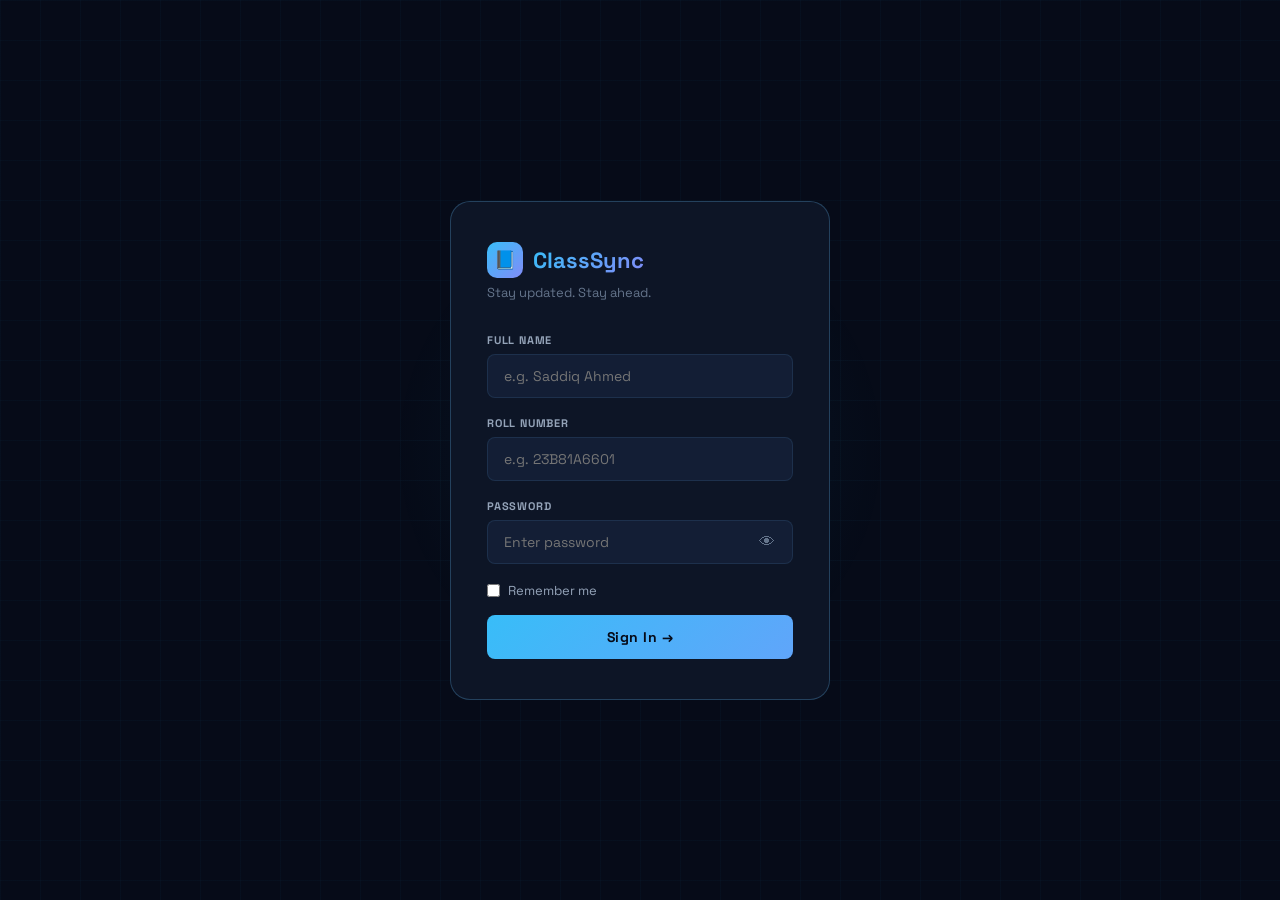
==== frontend/index.html @ 4ba89da0 "classsync - v1" ====
<!DOCTYPE html>
<html lang="en">
<head>
<meta charset="UTF-8">
<meta name="viewport" content="width=device-width, initial-scale=1.0">
<title>ClassSync</title>
<link href="https://fonts.googleapis.com/css2?family=Space+Grotesk:wght@400;500;600;700&family=JetBrains+Mono:wght@400;500&display=swap" rel="stylesheet">
<link rel="stylesheet" href="style.css">
</head>
<body>

<!-- Sidebar overlay (mobile) -->
<div class="sidebar-overlay" id="sidebarOverlay" onclick="closeSidebar()"></div>

<div class="container">

  <!-- SIDEBAR -->
  <div class="sidebar" id="sidebar">
    <div class="sidebar-logo">
      <div class="logo-icon">📘</div>
      <span>ClassSync</span>
    </div>

    <div class="nav-section-label">Browse</div>

    <button class="nav-btn active" onclick="setCategory('all',this)">
      <span class="nav-icon">🏠</span> All Posts
      <span class="nav-count" id="cnt-all">0</span>
    </button>
    <button class="nav-btn" onclick="setCategory('assignment',this)">
      <span class="nav-icon">📝</span> Assignments
      <span class="nav-count" id="cnt-assignment">0</span>
    </button>
    <button class="nav-btn" onclick="setCategory('record',this)">
      <span class="nav-icon">📋</span> Records
      <span class="nav-count" id="cnt-record">0</span>
    </button>
    <button class="nav-btn" onclick="setCategory('classwork',this)">
      <span class="nav-icon">🏫</span> Classwork
      <span class="nav-count" id="cnt-classwork">0</span>
    </button>
    <button class="nav-btn" onclick="setCategory('homework',this)">
      <span class="nav-icon">🏠</span> Homework
      <span class="nav-count" id="cnt-homework">0</span>
    </button>
    <button class="nav-btn" onclick="setCategory('important',this)">
      <span class="nav-icon">⚠️</span> Important
      <span class="nav-count" id="cnt-important">0</span>
    </button>

    <div class="nav-section-label" style="margin-top:16px;">Status</div>
    <button class="nav-btn" onclick="setFilter('pending',this)">
      <span class="nav-icon">⏳</span> Pending
      <span class="nav-count" id="cnt-pending">0</span>
    </button>
    <button class="nav-btn" onclick="setFilter('done',this)">
      <span class="nav-icon">✅</span> Completed
      <span class="nav-count" id="cnt-done">0</span>
    </button>

    <div class="sidebar-bottom">
      <div class="user-chip">
        <div class="avatar" id="userAvatar">?</div>
        <div class="user-info">
          <div class="user-name" id="userNameDisplay">—</div>
          <div class="user-roll" id="userRollDisplay">—</div>
        </div>
      </div>
      <button class="logout-btn" onclick="doLogout()">🚪 Sign Out</button>
    </div>
  </div>

  <!-- MAIN -->
  <div class="main">

    <!-- TOPBAR -->
    <div class="topbar">
      <button class="hamburger" onclick="toggleSidebar()">☰</button>
      <div class="search-wrap">
        <span class="search-icon">🔍</span>
        <input id="searchInput" placeholder="Search posts…" oninput="renderFeed()">
      </div>
      <select class="sort-select" id="sortSelect" onchange="renderFeed()">
        <option value="newest">Newest</option>
        <option value="oldest">Oldest</option>
        <option value="due">Due Date</option>
        <option value="subject">Subject</option>
      </select>
      <div class="view-toggle">
        <button class="active" id="gridViewBtn" onclick="setView('grid')" title="Grid">⊞</button>
        <button id="listViewBtn" onclick="setView('list')" title="List">≡</button>
      </div>
      <button class="post-btn" onclick="openForm()">＋ Post</button>
    </div>

    <!-- STATS BAR -->
    <div class="stats-bar">
      <div class="stat-chip"><span class="num" id="s-total">0</span><span class="label">Total</span></div>
      <div class="stat-chip"><span class="num" id="s-pending">0</span><span class="label">Pending</span></div>
      <div class="stat-chip"><span class="num" id="s-done">0</span><span class="label">Done</span></div>
      <div class="stat-chip"><span class="num" id="s-overdue">0</span><span class="label">Overdue</span></div>
    </div>

    <!-- FEED -->
    <div class="feed-wrap">
      <div class="feed" id="feed"></div>
    </div>

  </div>
</div>

<!-- POST FORM POPUP -->
<div class="popup-overlay" id="formPopup">
  <div class="popup-card">
    <div class="popup-title">
      <span>✏️ New Post</span>
      <button class="close-btn" onclick="closeForm()">✕</button>
    </div>

    <div class="form-row">
      <div class="form-group">
        <label>Category</label>
        <select id="f-cat">
          <option value="assignment">📝 Assignment</option>
          <option value="record">📋 Record</option>
          <option value="classwork">🏫 Classwork</option>
          <option value="homework">🏠 Homework</option>
          <option value="important">⚠️ Important</option>
        </select>
      </div>
      <div class="form-group">
        <label>Subject</label>
        <select id="f-sub" onchange="onSubChange()"></select>
      </div>
    </div>

    <div class="form-group" id="customSubGroup" style="display:none;">
      <label>Custom Subject</label>
      <input type="text" id="f-custom" placeholder="Type subject name…">
    </div>

    <div class="form-group">
      <label>Topic / Title</label>
      <input type="text" id="f-topic" placeholder="What's this about?">
    </div>

    <div class="form-group">
      <label>Extra Info</label>
      <textarea id="f-extra" placeholder="Additional details, notes, page numbers…"></textarea>
    </div>

    <div class="form-group">
      <label>Due Date</label>
      <input type="date" id="f-due">
    </div>

    <div class="form-group">
      <label>Attachment (image)</label>
      <label class="file-label" for="f-img">
        📎 <span id="fileLabelText">Click to attach an image</span>
        <input type="file" id="f-img" accept="image/*" style="display:none" onchange="onFileChange()">
      </label>
    </div>

    <div class="form-actions">
      <button class="btn-ghost" onclick="closeForm()">Cancel</button>
      <button class="btn-primary" onclick="addPost()">Post →</button>
    </div>
  </div>
</div>

<!-- TOAST CONTAINER -->
<div class="toast-wrap" id="toastWrap"></div>

<script src="script.js"></script>
</body>
</html>
---- frontend/style.css ----
/* ═══ VARIABLES ═══ */
:root {
    --bg:           #060b18;
    --surface:      #0d1526;
    --surface2:     #131e35;
    --surface3:     #1a2744;
    --border:       rgba(99,179,237,0.12);
    --border-bright:rgba(99,179,237,0.28);
    --cyan:         #38bdf8;
    --cyan-dim:     rgba(56,189,248,0.15);
    --violet:       #818cf8;
    --violet-dim:   rgba(129,140,248,0.15);
    --emerald:      #34d399;
    --emerald-dim:  rgba(52,211,153,0.15);
    --rose:         #fb7185;
    --rose-dim:     rgba(251,113,133,0.15);
    --amber:        #fbbf24;
    --amber-dim:    rgba(251,191,36,0.15);
    --text:         #e2e8f0;
    --text-muted:   #64748b;
    --text-dim:     #94a3b8;
    --radius:       12px;
    --radius-sm:    8px;
    --transition:   0.2s cubic-bezier(0.4,0,0.2,1);
}

* { margin: 0; padding: 0; box-sizing: border-box; }

body {
    font-family: 'Space Grotesk', sans-serif;
    background: var(--bg);
    color: var(--text);
    min-height: 100vh;
    overflow-x: hidden;
}

/* Grid background */
body::after {
    content: '';
    position: fixed;
    inset: 0;
    background-image:
        linear-gradient(rgba(56,189,248,0.03) 1px, transparent 1px),
        linear-gradient(90deg, rgba(56,189,248,0.03) 1px, transparent 1px);
    background-size: 40px 40px;
    pointer-events: none;
    z-index: 0;
}

/* ═══ LOGIN ═══ */
.login-bg {
    display: flex;
    align-items: center;
    justify-content: center;
    height: 100vh;
}

.login-glow {
    position: fixed;
    top: 50%;
    left: 50%;
    transform: translate(-50%, -50%);
    width: 500px;
    height: 500px;
    border-radius: 50%;
    background: radial-gradient(circle, rgba(56,189,248,0.07) 0%, transparent 70%);
    pointer-events: none;
    z-index: 0;
}

.login-container {
    position: relative;
    z-index: 1;
    width: 100%;
    display: flex;
    justify-content: center;
}

.login-card {
    background: var(--surface);
    border: 1px solid var(--border-bright);
    border-radius: 20px;
    padding: 40px 36px;
    width: 380px;
    animation: slideUp 0.5s cubic-bezier(0.34,1.56,0.64,1) both;
}

@keyframes slideUp {
    from { opacity: 0; transform: translateY(30px) scale(0.96); }
    to   { opacity: 1; transform: translateY(0)    scale(1); }
}

.login-logo {
    display: flex;
    align-items: center;
    gap: 10px;
    margin-bottom: 6px;
}

.logo-icon {
    width: 36px;
    height: 36px;
    background: linear-gradient(135deg, var(--cyan), var(--violet));
    border-radius: 10px;
    display: flex;
    align-items: center;
    justify-content: center;
    font-size: 18px;
}

.login-logo h1 {
    font-size: 22px;
    font-weight: 700;
    background: linear-gradient(135deg, var(--cyan), var(--violet));
    -webkit-background-clip: text;
    -webkit-text-fill-color: transparent;
    background-clip: text;
}

.login-tagline {
    font-size: 13px;
    color: var(--text-muted);
    margin-bottom: 32px;
}

.field-label {
    display: block;
    font-size: 11px;
    font-weight: 700;
    color: var(--text-dim);
    letter-spacing: 0.8px;
    text-transform: uppercase;
    margin-bottom: 7px;
}

.field-wrap { margin-bottom: 18px; }

.field-wrap input {
    width: 100%;
    padding: 12px 16px;
    background: var(--surface2);
    border: 1px solid var(--border);
    border-radius: var(--radius-sm);
    color: var(--text);
    font-family: inherit;
    font-size: 14px;
    outline: none;
    transition: var(--transition);
}

.field-wrap input:focus {
    border-color: var(--cyan);
    box-shadow: 0 0 0 3px rgba(56,189,248,0.12);
    background: var(--surface3);
}

.password-wrap { position: relative; }
.password-wrap input { padding-right: 46px; }

.eye-btn {
    position: absolute;
    right: 14px;
    top: 50%;
    transform: translateY(-50%);
    background: none;
    border: none;
    color: var(--text-muted);
    cursor: pointer;
    font-size: 16px;
    padding: 4px;
    transition: color var(--transition);
}
.eye-btn:hover { color: var(--cyan); }

.remember-row {
    display: flex;
    align-items: center;
    gap: 8px;
    margin-bottom: 8px;
}
.remember-row input[type=checkbox] { accent-color: var(--cyan); }
.remember-row label { font-size: 13px; color: var(--text-dim); cursor: pointer; }

.login-btn {
    width: 100%;
    padding: 13px;
    background: linear-gradient(135deg, var(--cyan), #60a5fa);
    border: none;
    border-radius: var(--radius-sm);
    color: #060b18;
    font-family: inherit;
    font-size: 14px;
    font-weight: 700;
    letter-spacing: 0.5px;
    cursor: pointer;
    transition: var(--transition);
    margin-top: 8px;
}
.login-btn:hover  { transform: translateY(-1px); filter: brightness(1.1); }
.login-btn:active { transform: translateY(0); }

.login-error {
    background: var(--rose-dim);
    border: 1px solid rgba(251,113,133,0.3);
    border-radius: var(--radius-sm);
    padding: 10px 14px;
    font-size: 13px;
    color: var(--rose);
    margin-top: 14px;
    display: none;
}

/* ═══ LAYOUT ═══ */
.container {
    display: flex;
    position: relative;
    z-index: 1;
}

/* ═══ SIDEBAR ═══ */
.sidebar {
    position: fixed;
    left: 0; top: 0; bottom: 0;
    width: 220px;
    background: var(--surface);
    border-right: 1px solid var(--border);
    display: flex;
    flex-direction: column;
    padding: 20px 14px;
    z-index: 50;
    transition: transform var(--transition);
}

.sidebar-logo {
    display: flex;
    align-items: center;
    gap: 10px;
    padding: 6px 8px;
    margin-bottom: 28px;
}

.sidebar-logo .logo-icon {
    width: 30px;
    height: 30px;
    font-size: 15px;
    border-radius: 8px;
}

.sidebar-logo span {
    font-size: 17px;
    font-weight: 700;
    background: linear-gradient(135deg, var(--cyan), var(--violet));
    -webkit-background-clip: text;
    -webkit-text-fill-color: transparent;
    background-clip: text;
}

.nav-section-label {
    font-size: 10px;
    font-weight: 700;
    color: var(--text-muted);
    letter-spacing: 1.2px;
    text-transform: uppercase;
    padding: 0 10px;
    margin-bottom: 8px;
    margin-top: 6px;
}

.nav-btn {
    display: flex;
    align-items: center;
    gap: 10px;
    width: 100%;
    padding: 9px 12px;
    background: none;
    border: none;
    border-radius: var(--radius-sm);
    color: var(--text-dim);
    font-family: inherit;
    font-size: 13px;
    font-weight: 500;
    cursor: pointer;
    text-align: left;
    transition: var(--transition);
}
.nav-btn:hover        { background: var(--surface2); color: var(--text); }
.nav-btn.active       { background: var(--cyan-dim); color: var(--cyan); }

.nav-icon { font-size: 16px; width: 20px; text-align: center; }

.nav-count {
    margin-left: auto;
    background: var(--surface3);
    color: var(--text-muted);
    font-size: 10px;
    font-weight: 600;
    padding: 2px 7px;
    border-radius: 20px;
    font-family: 'JetBrains Mono', monospace;
}
.nav-btn.active .nav-count { background: rgba(56,189,248,0.2); color: var(--cyan); }

.sidebar-bottom {
    margin-top: auto;
    border-top: 1px solid var(--border);
    padding-top: 16px;
}

.user-chip {
    display: flex;
    align-items: center;
    gap: 10px;
    padding: 8px 10px;
    border-radius: var(--radius-sm);
    background: var(--surface2);
    margin-bottom: 10px;
}

.avatar {
    width: 32px;
    height: 32px;
    border-radius: 50%;
    background: linear-gradient(135deg, var(--cyan), var(--violet));
    display: flex;
    align-items: center;
    justify-content: center;
    font-size: 12px;
    font-weight: 700;
    color: #060b18;
    flex-shrink: 0;
}

.user-info    { flex: 1; min-width: 0; }
.user-name    { font-size: 12px; font-weight: 600; color: var(--text); white-space: nowrap; overflow: hidden; text-overflow: ellipsis; }
.user-roll    { font-size: 10px; color: var(--text-muted); font-family: 'JetBrains Mono', monospace; }

.logout-btn {
    width: 100%;
    padding: 9px;
    background: none;
    border: 1px solid var(--border);
    border-radius: var(--radius-sm);
    color: var(--text-muted);
    font-family: inherit;
    font-size: 12px;
    font-weight: 500;
    cursor: pointer;
    transition: var(--transition);
    display: flex;
    align-items: center;
    justify-content: center;
    gap: 7px;
}
.logout-btn:hover { border-color: var(--rose); color: var(--rose); background: var(--rose-dim); }

/* ═══ MAIN ═══ */
.main {
    margin-left: 220px;
    display: flex;
    flex-direction: column;
    height: 100vh;
    width: 100%;
}

/* ─── TOPBAR ─── */
.topbar {
    display: flex;
    align-items: center;
    gap: 14px;
    padding: 16px 24px;
    background: var(--surface);
    border-bottom: 1px solid var(--border);
    position: sticky;
    top: 0;
    z-index: 40;
}

.search-wrap { flex: 1; position: relative; max-width: 400px; }

.search-wrap input {
    width: 100%;
    padding: 9px 14px 9px 38px;
    background: var(--surface2);
    border: 1px solid var(--border);
    border-radius: 100px;
    color: var(--text);
    font-family: inherit;
    font-size: 13px;
    outline: none;
    transition: var(--transition);
}
.search-wrap input:focus { border-color: var(--cyan); background: var(--surface3); }

.search-icon {
    position: absolute;
    left: 12px;
    top: 50%;
    transform: translateY(-50%);
    color: var(--text-muted);
    font-size: 15px;
    pointer-events: none;
}

.sort-select {
    padding: 9px 14px;
    background: var(--surface2);
    border: 1px solid var(--border);
    border-radius: var(--radius-sm);
    color: var(--text-dim);
    font-family: inherit;
    font-size: 13px;
    outline: none;
    cursor: pointer;
}
.sort-select:focus { border-color: var(--cyan); }

.view-toggle {
    display: flex;
    background: var(--surface2);
    border: 1px solid var(--border);
    border-radius: var(--radius-sm);
    overflow: hidden;
}
.view-toggle button {
    padding: 7px 12px;
    background: none;
    border: none;
    color: var(--text-muted);
    cursor: pointer;
    font-size: 15px;
    transition: var(--transition);
}
.view-toggle button.active { background: var(--surface3); color: var(--cyan); }

.post-btn {
    display: flex;
    align-items: center;
    gap: 7px;
    padding: 9px 18px;
    background: linear-gradient(135deg, var(--cyan), #60a5fa);
    border: none;
    border-radius: 100px;
    color: #060b18;
    font-family: inherit;
    font-size: 13px;
    font-weight: 700;
    cursor: pointer;
    transition: var(--transition);
    white-space: nowrap;
}
.post-btn:hover  { transform: translateY(-1px); filter: brightness(1.1); }
.post-btn:active { transform: translateY(0); }

/* ─── STATS BAR ─── */
.stats-bar {
    display: flex;
    gap: 12px;
    padding: 14px 24px;
    border-bottom: 1px solid var(--border);
    background: var(--surface);
    overflow-x: auto;
}

.stat-chip {
    display: flex;
    align-items: center;
    gap: 8px;
    padding: 8px 16px;
    background: var(--surface2);
    border: 1px solid var(--border);
    border-radius: 100px;
    white-space: nowrap;
    flex-shrink: 0;
}
.stat-chip .num   { font-size: 15px; font-weight: 700; font-family: 'JetBrains Mono', monospace; color: var(--cyan); }
.stat-chip .label { font-size: 12px; color: var(--text-muted); }

/* ─── FEED ─── */
.feed-wrap { flex: 1; overflow-y: auto; padding: 24px; }

.feed {
    display: grid;
    grid-template-columns: repeat(auto-fill, minmax(300px, 1fr));
    gap: 16px;
    max-width: 1200px;
}

.empty-state { text-align: center; padding: 80px 20px; color: var(--text-muted); grid-column: 1/-1; }
.empty-icon  { font-size: 48px; margin-bottom: 16px; opacity: 0.4; }
.empty-state p { font-size: 15px; }

/* ─── POST CARD ─── */
.post-card {
    background: var(--surface);
    border: 1px solid var(--border);
    border-radius: var(--radius);
    overflow: hidden;
    transition: var(--transition);
    animation: fadeInUp 0.3s ease both;
}
@keyframes fadeInUp {
    from { opacity: 0; transform: translateY(12px); }
    to   { opacity: 1; transform: translateY(0); }
}
.post-card:hover { border-color: var(--border-bright); transform: translateY(-2px); box-shadow: 0 8px 30px rgba(0,0,0,0.3); }
.post-card.done  { opacity: 0.45; }

.cat-stripe { height: 3px; width: 100%; }
.post-body  { padding: 16px; }

.post-header {
    display: flex;
    align-items: flex-start;
    gap: 10px;
    margin-bottom: 10px;
    flex-direction: column;
}

.cat-badge {
    font-size: 10px;
    font-weight: 700;
    letter-spacing: 0.8px;
    text-transform: uppercase;
    padding: 3px 10px;
    border-radius: 100px;
}

.pinned-badge { background: rgba(251,191,36,.15); color: var(--amber); margin-left: 5px; }

.cat-assignment { background: var(--violet-dim);  color: var(--violet); }
.cat-record     { background: var(--emerald-dim); color: var(--emerald); }
.cat-classwork  { background: var(--cyan-dim);    color: var(--cyan); }
.cat-homework   { background: var(--amber-dim);   color: var(--amber); }
.cat-important  { background: var(--rose-dim);    color: var(--rose); }

.stripe-assignment { background: var(--violet); }
.stripe-record     { background: var(--emerald); }
.stripe-classwork  { background: var(--cyan); }
.stripe-homework   { background: var(--amber); }
.stripe-important  { background: var(--rose); }

.post-subject { font-size: 15px; font-weight: 700; color: var(--text); line-height: 1.3; }
.post-topic   { font-size: 13px; color: var(--text-dim); margin-bottom: 12px; line-height: 1.5; }

.post-extra {
    font-size: 12px;
    color: var(--text-muted);
    background: var(--surface2);
    border-left: 3px solid var(--border-bright);
    padding: 8px 12px;
    border-radius: 0 var(--radius-sm) var(--radius-sm) 0;
    margin-bottom: 12px;
    font-style: italic;
}

.post-img {
    width: 100%;
    border-radius: var(--radius-sm);
    margin-bottom: 12px;
    max-height: 200px;
    object-fit: cover;
    display: block;
}

.post-meta { display: flex; align-items: center; gap: 10px; flex-wrap: wrap; margin-bottom: 12px; }

.meta-chip { display: flex; align-items: center; gap: 5px; font-size: 11px; color: var(--text-muted); font-family: 'JetBrains Mono', monospace; }
.due-urgent { color: var(--rose); }
.due-soon   { color: var(--amber); }
.due-ok     { color: var(--emerald); }

.subj-tag {
    display: inline-block;
    font-size: 10px;
    font-weight: 600;
    font-family: 'JetBrains Mono', monospace;
    padding: 3px 9px;
    border-radius: 100px;
    background: var(--surface2);
    color: var(--text-dim);
    border: 1px solid var(--border);
}

.post-actions { display: flex; gap: 8px; border-top: 1px solid var(--border); padding-top: 12px; margin-top: 4px; }

.act-btn {
    flex: 1;
    padding: 7px;
    border: 1px solid var(--border);
    border-radius: var(--radius-sm);
    background: none;
    color: var(--text-dim);
    font-family: inherit;
    font-size: 12px;
    font-weight: 500;
    cursor: pointer;
    transition: var(--transition);
    display: flex;
    align-items: center;
    justify-content: center;
    gap: 5px;
}
.act-btn:hover     { background: var(--surface2); color: var(--text); border-color: var(--border-bright); }
.act-btn.done-btn  { color: var(--emerald); border-color: rgba(52,211,153,0.3); }
.act-btn.done-btn:hover { background: var(--emerald-dim); }
.act-btn.undo-btn  { color: var(--amber); border-color: rgba(251,191,36,0.3); }
.act-btn.undo-btn:hover { background: var(--amber-dim); }
.act-btn.del-btn:hover  { color: var(--rose); border-color: rgba(251,113,133,0.3); background: var(--rose-dim); }

/* ═══ POPUP ═══ */
.popup-overlay {
    position: fixed;
    inset: 0;
    background: rgba(6,11,24,0.85);
    backdrop-filter: blur(6px);
    z-index: 200;
    display: flex;
    align-items: center;
    justify-content: center;
    opacity: 0;
    pointer-events: none;
    transition: opacity var(--transition);
}
.popup-overlay.open { opacity: 1; pointer-events: all; }

.popup-card {
    background: var(--surface);
    border: 1px solid var(--border-bright);
    border-radius: 18px;
    padding: 32px;
    width: 440px;
    max-width: 95vw;
    max-height: 90vh;
    overflow-y: auto;
    transform: scale(0.95) translateY(10px);
    transition: transform var(--transition);
}
.popup-overlay.open .popup-card { transform: scale(1) translateY(0); }

.popup-title {
    font-size: 18px;
    font-weight: 700;
    margin-bottom: 22px;
    display: flex;
    align-items: center;
    justify-content: space-between;
}

.close-btn {
    background: none;
    border: none;
    color: var(--text-muted);
    font-size: 20px;
    cursor: pointer;
    padding: 4px;
    border-radius: 6px;
    transition: var(--transition);
    line-height: 1;
}
.close-btn:hover { color: var(--text); background: var(--surface2); }

.form-group { margin-bottom: 16px; }

.form-group label {
    display: block;
    font-size: 11px;
    font-weight: 700;
    color: var(--text-dim);
    letter-spacing: 0.8px;
    text-transform: uppercase;
    margin-bottom: 7px;
}

.form-group select,
.form-group input[type=text],
.form-group input[type=date],
.form-group textarea {
    width: 100%;
    padding: 10px 14px;
    background: var(--surface2);
    border: 1px solid var(--border);
    border-radius: var(--radius-sm);
    color: var(--text);
    font-family: inherit;
    font-size: 13px;
    outline: none;
    transition: var(--transition);
}
.form-group select option { background: var(--surface2); }
.form-group select:focus,
.form-group input:focus,
.form-group textarea:focus { border-color: var(--cyan); box-shadow: 0 0 0 3px rgba(56,189,248,0.1); }
.form-group textarea { resize: vertical; min-height: 70px; }

.form-row { display: grid; grid-template-columns: 1fr 1fr; gap: 12px; }

.file-label {
    display: flex;
    align-items: center;
    gap: 10px;
    padding: 10px 14px;
    background: var(--surface2);
    border: 1px dashed var(--border-bright);
    border-radius: var(--radius-sm);
    cursor: pointer;
    font-size: 13px;
    color: var(--text-dim);
    transition: var(--transition);
}
.file-label:hover { border-color: var(--cyan); color: var(--cyan); }

.form-actions { display: flex; gap: 10px; margin-top: 22px; }

.btn-primary {
    flex: 1;
    padding: 11px;
    background: linear-gradient(135deg, var(--cyan), #60a5fa);
    border: none;
    border-radius: var(--radius-sm);
    color: #060b18;
    font-family: inherit;
    font-size: 13px;
    font-weight: 700;
    cursor: pointer;
    transition: var(--transition);
}
.btn-primary:hover { filter: brightness(1.1); }

.btn-ghost {
    padding: 11px 18px;
    background: none;
    border: 1px solid var(--border);
    border-radius: var(--radius-sm);
    color: var(--text-dim);
    font-family: inherit;
    font-size: 13px;
    cursor: pointer;
    transition: var(--transition);
}
.btn-ghost:hover { border-color: var(--border-bright); color: var(--text); }

/* ═══ TOAST ═══ */
.toast-wrap {
    position: fixed;
    bottom: 24px;
    right: 24px;
    z-index: 999;
    display: flex;
    flex-direction: column;
    gap: 10px;
    pointer-events: none;
}

.toast {
    display: flex;
    align-items: center;
    gap: 10px;
    padding: 12px 18px;
    background: var(--surface2);
    border: 1px solid var(--border-bright);
    border-radius: var(--radius);
    font-size: 13px;
    font-weight: 500;
    color: var(--text);
    box-shadow: 0 8px 30px rgba(0,0,0,0.4);
    animation: toastIn 0.3s cubic-bezier(0.34,1.56,0.64,1) both;
    pointer-events: all;
    max-width: 320px;
}
.toast.leaving { animation: toastOut 0.3s ease forwards; }

@keyframes toastIn  { from { opacity: 0; transform: translateX(30px) scale(0.9); } to { opacity: 1; transform: translateX(0) scale(1); } }
@keyframes toastOut { from { opacity: 1; transform: translateX(0) scale(1); } to { opacity: 0; transform: translateX(30px) scale(0.9); } }

.toast-icon { font-size: 16px; }
.toast.success { border-color: rgba(52,211,153,0.35); }
.toast.error   { border-color: rgba(251,113,133,0.35); }
.toast.info    { border-color: rgba(56,189,248,0.35); }

/* ═══ LIST VIEW ═══ */
.feed.list-view { grid-template-columns: 1fr; }
.feed.list-view .post-card { display: flex; flex-direction: row; align-items: stretch; }
.feed.list-view .cat-stripe { width: 4px; height: auto; flex-shrink: 0; }
.feed.list-view .post-body  { flex: 1; display: flex; align-items: center; gap: 16px; padding: 12px 16px; flex-wrap: wrap; }
.feed.list-view .post-header { margin-bottom: 0; flex-shrink: 0; }
.feed.list-view .post-topic  { margin-bottom: 0; }
.feed.list-view .post-extra,
.feed.list-view .post-img   { display: none; }
.feed.list-view .post-meta  { margin-bottom: 0; }
.feed.list-view .post-actions { border-top: none; padding-top: 0; margin-top: 0; margin-left: auto; flex-shrink: 0; }

/* ═══ MOBILE ═══ */
.hamburger {
    display: none;
    background: none;
    border: 1px solid var(--border);
    border-radius: var(--radius-sm);
    color: var(--text);
    font-size: 18px;
    padding: 7px 10px;
    cursor: pointer;
}

.sidebar-overlay {
    position: fixed;
    inset: 0;
    background: rgba(0,0,0,0.5);
    z-index: 49;
    display: none;
}
.sidebar-overlay.show { display: block; }

@media (max-width: 768px) {
    .sidebar { transform: translateX(-100%); }
    .sidebar.mobile-open { transform: translateX(0); }
    .main { margin-left: 0; }
    .hamburger { display: flex; }
    .feed { grid-template-columns: 1fr; }
    .topbar { padding: 12px 16px; gap: 10px; }
    .feed-wrap { padding: 16px; }
}

/* ═══ SCROLLBAR ═══ */
::-webkit-scrollbar       { width: 5px; height: 5px; }
::-webkit-scrollbar-track { background: transparent; }
::-webkit-scrollbar-thumb { background: var(--surface3); border-radius: 10px; }
::-webkit-scrollbar-thumb:hover { background: var(--border-bright); }
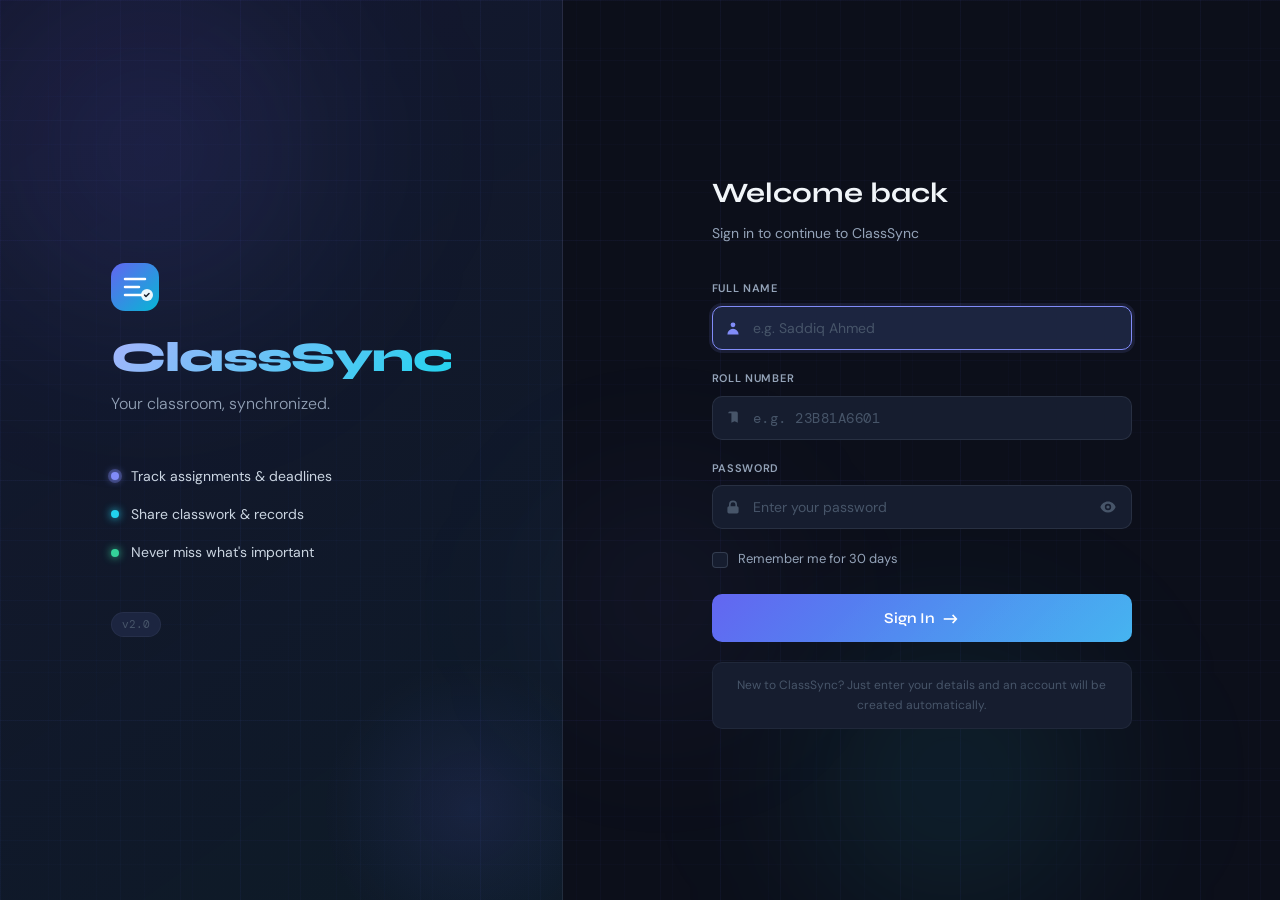
==== commit bd9db985: "Frontend Polished" ====
--- a/frontend/index.html
+++ b/frontend/index.html
@@ -3,175 +3,294 @@
 <head>
 <meta charset="UTF-8">
 <meta name="viewport" content="width=device-width, initial-scale=1.0">
-<title>ClassSync</title>
-<link href="https://fonts.googleapis.com/css2?family=Space+Grotesk:wght@400;500;600;700&family=JetBrains+Mono:wght@400;500&display=swap" rel="stylesheet">
+<title>ClassSync — Dashboard</title>
+<link href="https://fonts.googleapis.com/css2?family=Syne:wght@400;500;600;700;800&family=DM+Mono:wght@400;500&family=DM+Sans:wght@300;400;500;600&display=swap" rel="stylesheet">
 <link rel="stylesheet" href="style.css">
 </head>
 <body>
 
-<!-- Sidebar overlay (mobile) -->
 <div class="sidebar-overlay" id="sidebarOverlay" onclick="closeSidebar()"></div>
 
-<div class="container">
+<div class="app-layout">
 
   <!-- SIDEBAR -->
-  <div class="sidebar" id="sidebar">
-    <div class="sidebar-logo">
-      <div class="logo-icon">📘</div>
-      <span>ClassSync</span>
-    </div>
-
-    <div class="nav-section-label">Browse</div>
-
-    <button class="nav-btn active" onclick="setCategory('all',this)">
-      <span class="nav-icon">🏠</span> All Posts
-      <span class="nav-count" id="cnt-all">0</span>
-    </button>
-    <button class="nav-btn" onclick="setCategory('assignment',this)">
-      <span class="nav-icon">📝</span> Assignments
-      <span class="nav-count" id="cnt-assignment">0</span>
-    </button>
-    <button class="nav-btn" onclick="setCategory('record',this)">
-      <span class="nav-icon">📋</span> Records
-      <span class="nav-count" id="cnt-record">0</span>
-    </button>
-    <button class="nav-btn" onclick="setCategory('classwork',this)">
-      <span class="nav-icon">🏫</span> Classwork
-      <span class="nav-count" id="cnt-classwork">0</span>
-    </button>
-    <button class="nav-btn" onclick="setCategory('homework',this)">
-      <span class="nav-icon">🏠</span> Homework
-      <span class="nav-count" id="cnt-homework">0</span>
-    </button>
-    <button class="nav-btn" onclick="setCategory('important',this)">
-      <span class="nav-icon">⚠️</span> Important
-      <span class="nav-count" id="cnt-important">0</span>
-    </button>
-
-    <div class="nav-section-label" style="margin-top:16px;">Status</div>
-    <button class="nav-btn" onclick="setFilter('pending',this)">
-      <span class="nav-icon">⏳</span> Pending
-      <span class="nav-count" id="cnt-pending">0</span>
-    </button>
-    <button class="nav-btn" onclick="setFilter('done',this)">
-      <span class="nav-icon">✅</span> Completed
-      <span class="nav-count" id="cnt-done">0</span>
-    </button>
+  <aside class="sidebar" id="sidebar">
+    <div class="sidebar-header">
+      <div class="sidebar-logo">
+        <svg width="32" height="32" viewBox="0 0 48 48" fill="none">
+          <rect width="48" height="48" rx="13" fill="url(#sgrad)"/>
+          <path d="M14 16h20M14 24h14M14 32h18" stroke="white" stroke-width="2.5" stroke-linecap="round"/>
+          <circle cx="36" cy="32" r="6" fill="white" fill-opacity="0.9"/>
+          <path d="M33.5 32l1.5 1.5 3-3" stroke="#1a1f2e" stroke-width="1.5" stroke-linecap="round" stroke-linejoin="round"/>
+          <defs>
+            <linearGradient id="sgrad" x1="0" y1="0" x2="48" y2="48">
+              <stop stop-color="#6366f1"/><stop offset="1" stop-color="#06b6d4"/>
+            </linearGradient>
+          </defs>
+        </svg>
+        <span class="logo-text">ClassSync</span>
+      </div>
+      <button class="sidebar-close-btn" onclick="closeSidebar()">
+        <svg viewBox="0 0 20 20" fill="currentColor"><path fill-rule="evenodd" d="M4.293 4.293a1 1 0 011.414 0L10 8.586l4.293-4.293a1 1 0 111.414 1.414L11.414 10l4.293 4.293a1 1 0 01-1.414 1.414L10 11.414l-4.293 4.293a1 1 0 01-1.414-1.414L8.586 10 4.293 5.707a1 1 0 010-1.414z"/></svg>
+      </button>
+    </div>
+
+    <nav class="sidebar-nav">
+      <div class="nav-group-label">Browse</div>
+
+      <button class="nav-item active" onclick="setCategory('all',this)" data-cat="all">
+        <span class="nav-item-icon">
+          <svg viewBox="0 0 20 20" fill="currentColor"><path d="M2 4a1 1 0 011-1h2a1 1 0 011 1v12a1 1 0 01-1 1H3a1 1 0 01-1-1V4zm6-1h2a1 1 0 011 1v12a1 1 0 01-1 1H8a1 1 0 01-1-1V4a1 1 0 011-1zm5 0h2a1 1 0 011 1v12a1 1 0 01-1 1h-2a1 1 0 01-1-1V4a1 1 0 011-1z"/></svg>
+        </span>
+        <span class="nav-item-label">All Posts</span>
+        <span class="nav-item-count" id="cnt-all">0</span>
+      </button>
+
+      <button class="nav-item" onclick="setCategory('assignment',this)" data-cat="assignment">
+        <span class="nav-item-icon">
+          <svg viewBox="0 0 20 20" fill="currentColor"><path d="M9 2a1 1 0 000 2h2a1 1 0 100-2H9z"/><path fill-rule="evenodd" d="M4 5a2 2 0 012-2 3 3 0 003 3h2a3 3 0 003-3 2 2 0 012 2v11a2 2 0 01-2 2H6a2 2 0 01-2-2V5zm3 4a1 1 0 000 2h.01a1 1 0 100-2H7zm3 0a1 1 0 000 2h3a1 1 0 100-2h-3zm-3 4a1 1 0 100 2h.01a1 1 0 100-2H7zm3 0a1 1 0 100 2h3a1 1 0 100-2h-3z"/></svg>
+        </span>
+        <span class="nav-item-label">Assignments</span>
+        <span class="nav-item-count" id="cnt-assignment">0</span>
+      </button>
+
+      <button class="nav-item" onclick="setCategory('record',this)" data-cat="record">
+        <span class="nav-item-icon">
+          <svg viewBox="0 0 20 20" fill="currentColor"><path fill-rule="evenodd" d="M4 4a2 2 0 012-2h4.586A2 2 0 0112 2.586L15.414 6A2 2 0 0116 7.414V16a2 2 0 01-2 2H6a2 2 0 01-2-2V4zm2 6a1 1 0 011-1h6a1 1 0 110 2H7a1 1 0 01-1-1zm1 3a1 1 0 100 2h6a1 1 0 100-2H7z"/></svg>
+        </span>
+        <span class="nav-item-label">Records</span>
+        <span class="nav-item-count" id="cnt-record">0</span>
+      </button>
+
+      <button class="nav-item" onclick="setCategory('classwork',this)" data-cat="classwork">
+        <span class="nav-item-icon">
+          <svg viewBox="0 0 20 20" fill="currentColor"><path d="M10.394 2.08a1 1 0 00-.788 0l-7 3a1 1 0 000 1.84L5.25 8.051a.999.999 0 01.356-.257l4-1.714a1 1 0 11.788 1.838L7.667 9.088l1.94.831a1 1 0 00.787 0l7-3a1 1 0 000-1.838l-7-3zM3.31 9.397L5 10.12v4.102a8.969 8.969 0 00-1.05-.174 1 1 0 01-.89-.89 11.115 11.115 0 01.25-3.762zM9.3 16.573A9.026 9.026 0 007 14.935v-3.957l1.818.78a3 3 0 002.364 0l5.508-2.361a11.026 11.026 0 01.25 3.762 1 1 0 01-.89.89 8.968 8.968 0 00-5.35 2.524 1 1 0 01-1.4 0zM6 18a1 1 0 001-1v-2.065a8.935 8.935 0 00-2-.712V17a1 1 0 001 1z"/></svg>
+        </span>
+        <span class="nav-item-label">Classwork</span>
+        <span class="nav-item-count" id="cnt-classwork">0</span>
+      </button>
+
+      <button class="nav-item" onclick="setCategory('homework',this)" data-cat="homework">
+        <span class="nav-item-icon">
+          <svg viewBox="0 0 20 20" fill="currentColor"><path d="M10.707 2.293a1 1 0 00-1.414 0l-7 7a1 1 0 001.414 1.414L4 10.414V17a1 1 0 001 1h2a1 1 0 001-1v-2a1 1 0 011-1h2a1 1 0 011 1v2a1 1 0 001 1h2a1 1 0 001-1v-6.586l.293.293a1 1 0 001.414-1.414l-7-7z"/></svg>
+        </span>
+        <span class="nav-item-label">Homework</span>
+        <span class="nav-item-count" id="cnt-homework">0</span>
+      </button>
+
+      <button class="nav-item" onclick="setCategory('important',this)" data-cat="important">
+        <span class="nav-item-icon">
+          <svg viewBox="0 0 20 20" fill="currentColor"><path fill-rule="evenodd" d="M8.257 3.099c.765-1.36 2.722-1.36 3.486 0l5.58 9.92c.75 1.334-.213 2.98-1.742 2.98H4.42c-1.53 0-2.493-1.646-1.743-2.98l5.58-9.92zM11 13a1 1 0 11-2 0 1 1 0 012 0zm-1-8a1 1 0 00-1 1v3a1 1 0 002 0V6a1 1 0 00-1-1z"/></svg>
+        </span>
+        <span class="nav-item-label">Important</span>
+        <span class="nav-item-count" id="cnt-important">0</span>
+      </button>
+
+      <div class="nav-group-label" style="margin-top:20px">Status</div>
+
+      <button class="nav-item" onclick="setFilter('pending',this)">
+        <span class="nav-item-icon">
+          <svg viewBox="0 0 20 20" fill="currentColor"><path fill-rule="evenodd" d="M10 18a8 8 0 100-16 8 8 0 000 16zm1-12a1 1 0 10-2 0v4a1 1 0 00.293.707l2.828 2.829a1 1 0 101.415-1.415L11 9.586V6z"/></svg>
+        </span>
+        <span class="nav-item-label">Pending</span>
+        <span class="nav-item-count" id="cnt-pending">0</span>
+      </button>
+
+      <button class="nav-item" onclick="setFilter('done',this)">
+        <span class="nav-item-icon">
+          <svg viewBox="0 0 20 20" fill="currentColor"><path fill-rule="evenodd" d="M10 18a8 8 0 100-16 8 8 0 000 16zm3.707-9.293a1 1 0 00-1.414-1.414L9 10.586 7.707 9.293a1 1 0 00-1.414 1.414l2 2a1 1 0 001.414 0l4-4z"/></svg>
+        </span>
+        <span class="nav-item-label">Completed</span>
+        <span class="nav-item-count" id="cnt-done">0</span>
+      </button>
+    </nav>
 
     <div class="sidebar-bottom">
-      <div class="user-chip">
-        <div class="avatar" id="userAvatar">?</div>
-        <div class="user-info">
+      <div class="user-card">
+        <div class="user-avatar" id="userAvatar">?</div>
+        <div class="user-details">
           <div class="user-name" id="userNameDisplay">—</div>
           <div class="user-roll" id="userRollDisplay">—</div>
         </div>
-      </div>
-      <button class="logout-btn" onclick="doLogout()">🚪 Sign Out</button>
-    </div>
-  </div>
-
-  <!-- MAIN -->
-  <div class="main">
+        <button class="user-menu-btn" onclick="doLogout()" title="Sign out">
+          <svg viewBox="0 0 20 20" fill="currentColor"><path fill-rule="evenodd" d="M3 3a1 1 0 00-1 1v12a1 1 0 102 0V4a1 1 0 00-1-1zm10.293 9.293a1 1 0 001.414 1.414l3-3a1 1 0 000-1.414l-3-3a1 1 0 10-1.414 1.414L14.586 9H7a1 1 0 100 2h7.586l-1.293 1.293z"/></svg>
+        </button>
+      </div>
+    </div>
+  </aside>
+
+  <!-- MAIN CONTENT -->
+  <div class="main-content">
 
     <!-- TOPBAR -->
-    <div class="topbar">
-      <button class="hamburger" onclick="toggleSidebar()">☰</button>
-      <div class="search-wrap">
-        <span class="search-icon">🔍</span>
-        <input id="searchInput" placeholder="Search posts…" oninput="renderFeed()">
-      </div>
-      <select class="sort-select" id="sortSelect" onchange="renderFeed()">
-        <option value="newest">Newest</option>
-        <option value="oldest">Oldest</option>
-        <option value="due">Due Date</option>
-        <option value="subject">Subject</option>
-      </select>
-      <div class="view-toggle">
-        <button class="active" id="gridViewBtn" onclick="setView('grid')" title="Grid">⊞</button>
-        <button id="listViewBtn" onclick="setView('list')" title="List">≡</button>
-      </div>
-      <button class="post-btn" onclick="openForm()">＋ Post</button>
-    </div>
-
-    <!-- STATS BAR -->
-    <div class="stats-bar">
-      <div class="stat-chip"><span class="num" id="s-total">0</span><span class="label">Total</span></div>
-      <div class="stat-chip"><span class="num" id="s-pending">0</span><span class="label">Pending</span></div>
-      <div class="stat-chip"><span class="num" id="s-done">0</span><span class="label">Done</span></div>
-      <div class="stat-chip"><span class="num" id="s-overdue">0</span><span class="label">Overdue</span></div>
+    <header class="topbar">
+      <button class="hamburger" onclick="toggleSidebar()" aria-label="Menu">
+        <svg viewBox="0 0 20 20" fill="currentColor"><path fill-rule="evenodd" d="M3 5a1 1 0 011-1h12a1 1 0 110 2H4a1 1 0 01-1-1zM3 10a1 1 0 011-1h12a1 1 0 110 2H4a1 1 0 01-1-1zM3 15a1 1 0 011-1h6a1 1 0 110 2H4a1 1 0 01-1-1z"/></svg>
+      </button>
+
+      <div class="topbar-title" id="topbarTitle">All Posts</div>
+
+      <div class="search-box">
+        <svg class="search-icon" viewBox="0 0 20 20" fill="currentColor"><path fill-rule="evenodd" d="M8 4a4 4 0 100 8 4 4 0 000-8zM2 8a6 6 0 1110.89 3.476l4.817 4.817a1 1 0 01-1.414 1.414l-4.816-4.816A6 6 0 012 8z"/></svg>
+        <input id="searchInput" placeholder="Search posts…" oninput="debounceSearch()" autocomplete="off">
+        <button class="search-clear" id="searchClear" onclick="clearSearch()" style="display:none">
+          <svg viewBox="0 0 20 20" fill="currentColor"><path fill-rule="evenodd" d="M4.293 4.293a1 1 0 011.414 0L10 8.586l4.293-4.293a1 1 0 111.414 1.414L11.414 10l4.293 4.293a1 1 0 01-1.414 1.414L10 11.414l-4.293 4.293a1 1 0 01-1.414-1.414L8.586 10 4.293 5.707a1 1 0 010-1.414z"/></svg>
+        </button>
+      </div>
+
+      <div class="topbar-actions">
+        <div class="sort-wrap">
+          <svg class="sort-icon" viewBox="0 0 20 20" fill="currentColor"><path d="M3 3a1 1 0 000 2h11a1 1 0 100-2H3zM3 7a1 1 0 000 2h7a1 1 0 100-2H3zM3 11a1 1 0 100 2h4a1 1 0 100-2H3z"/></svg>
+          <select class="sort-select" id="sortSelect" onchange="fetchAndRender()">
+            <option value="newest">Newest</option>
+            <option value="oldest">Oldest</option>
+            <option value="due">Due Date</option>
+            <option value="subject">Subject</option>
+          </select>
+        </div>
+
+        <div class="view-toggle">
+          <button class="view-btn active" id="gridViewBtn" onclick="setView('grid')" title="Grid view">
+            <svg viewBox="0 0 20 20" fill="currentColor"><path d="M5 3a2 2 0 00-2 2v2a2 2 0 002 2h2a2 2 0 002-2V5a2 2 0 00-2-2H5zm0 8a2 2 0 00-2 2v2a2 2 0 002 2h2a2 2 0 002-2v-2a2 2 0 00-2-2H5zm6-8a2 2 0 00-2 2v2a2 2 0 002 2h2a2 2 0 002-2V5a2 2 0 00-2-2h-2zm0 8a2 2 0 00-2 2v2a2 2 0 002 2h2a2 2 0 002-2v-2a2 2 0 00-2-2h-2z"/></svg>
+          </button>
+          <button class="view-btn" id="listViewBtn" onclick="setView('list')" title="List view">
+            <svg viewBox="0 0 20 20" fill="currentColor"><path fill-rule="evenodd" d="M3 4a1 1 0 011-1h12a1 1 0 110 2H4a1 1 0 01-1-1zm0 4a1 1 0 011-1h12a1 1 0 110 2H4a1 1 0 01-1-1zm0 4a1 1 0 011-1h12a1 1 0 110 2H4a1 1 0 01-1-1zm0 4a1 1 0 011-1h12a1 1 0 110 2H4a1 1 0 01-1-1z"/></svg>
+          </button>
+        </div>
+
+        <button class="new-post-btn" onclick="openForm()">
+          <svg viewBox="0 0 20 20" fill="currentColor"><path fill-rule="evenodd" d="M10 3a1 1 0 011 1v5h5a1 1 0 110 2h-5v5a1 1 0 11-2 0v-5H4a1 1 0 110-2h5V4a1 1 0 011-1z"/></svg>
+          <span>New Post</span>
+        </button>
+      </div>
+    </header>
+
+    <!-- STATS STRIP -->
+    <div class="stats-strip">
+      <div class="stat-card" id="statTotal">
+        <div class="stat-num" id="s-total">0</div>
+        <div class="stat-label">Total</div>
+      </div>
+      <div class="stat-divider"></div>
+      <div class="stat-card" id="statPending">
+        <div class="stat-num pending" id="s-pending">0</div>
+        <div class="stat-label">Pending</div>
+      </div>
+      <div class="stat-divider"></div>
+      <div class="stat-card" id="statDone">
+        <div class="stat-num done" id="s-done">0</div>
+        <div class="stat-label">Done</div>
+      </div>
+      <div class="stat-divider"></div>
+      <div class="stat-card" id="statOverdue">
+        <div class="stat-num overdue" id="s-overdue">0</div>
+        <div class="stat-label">Overdue</div>
+      </div>
     </div>
 
     <!-- FEED -->
-    <div class="feed-wrap">
+    <div class="feed-container">
       <div class="feed" id="feed"></div>
     </div>
-
   </div>
 </div>
 
-<!-- POST FORM POPUP -->
-<div class="popup-overlay" id="formPopup">
-  <div class="popup-card">
-    <div class="popup-title">
-      <span>✏️ New Post</span>
-      <button class="close-btn" onclick="closeForm()">✕</button>
-    </div>
-
-    <div class="form-row">
-      <div class="form-group">
-        <label>Category</label>
-        <select id="f-cat">
-          <option value="assignment">📝 Assignment</option>
-          <option value="record">📋 Record</option>
-          <option value="classwork">🏫 Classwork</option>
-          <option value="homework">🏠 Homework</option>
-          <option value="important">⚠️ Important</option>
-        </select>
-      </div>
-      <div class="form-group">
-        <label>Subject</label>
-        <select id="f-sub" onchange="onSubChange()"></select>
-      </div>
-    </div>
-
-    <div class="form-group" id="customSubGroup" style="display:none;">
-      <label>Custom Subject</label>
-      <input type="text" id="f-custom" placeholder="Type subject name…">
-    </div>
-
-    <div class="form-group">
-      <label>Topic / Title</label>
-      <input type="text" id="f-topic" placeholder="What's this about?">
-    </div>
-
-    <div class="form-group">
-      <label>Extra Info</label>
-      <textarea id="f-extra" placeholder="Additional details, notes, page numbers…"></textarea>
-    </div>
-
-    <div class="form-group">
-      <label>Due Date</label>
-      <input type="date" id="f-due">
-    </div>
-
-    <div class="form-group">
-      <label>Attachment (image)</label>
-      <label class="file-label" for="f-img">
-        📎 <span id="fileLabelText">Click to attach an image</span>
-        <input type="file" id="f-img" accept="image/*" style="display:none" onchange="onFileChange()">
-      </label>
-    </div>
-
-    <div class="form-actions">
+<!-- POST FORM MODAL -->
+<div class="modal-backdrop" id="formModal">
+  <div class="modal" id="formModalCard">
+    <div class="modal-header">
+      <div class="modal-title">
+        <svg viewBox="0 0 20 20" fill="currentColor"><path d="M13.586 3.586a2 2 0 112.828 2.828l-.793.793-2.828-2.828.793-.793zM11.379 5.793L3 14.172V17h2.828l8.38-8.379-2.83-2.828z"/></svg>
+        <span id="modalTitleText">New Post</span>
+      </div>
+      <button class="modal-close" onclick="closeForm()">
+        <svg viewBox="0 0 20 20" fill="currentColor"><path fill-rule="evenodd" d="M4.293 4.293a1 1 0 011.414 0L10 8.586l4.293-4.293a1 1 0 111.414 1.414L11.414 10l4.293 4.293a1 1 0 01-1.414 1.414L10 11.414l-4.293 4.293a1 1 0 01-1.414-1.414L8.586 10 4.293 5.707a1 1 0 010-1.414z"/></svg>
+      </button>
+    </div>
+
+    <div class="modal-body">
+      <div class="form-row-2">
+        <div class="form-field">
+          <label>Category</label>
+          <div class="select-wrap">
+            <select id="f-cat" onchange="onCatChange()">
+              <option value="assignment">Assignment</option>
+              <option value="record">Record</option>
+              <option value="classwork">Classwork</option>
+              <option value="homework">Homework</option>
+              <option value="important">Important</option>
+            </select>
+            <svg class="select-arrow" viewBox="0 0 20 20" fill="currentColor"><path fill-rule="evenodd" d="M5.293 7.293a1 1 0 011.414 0L10 10.586l3.293-3.293a1 1 0 111.414 1.414l-4 4a1 1 0 01-1.414 0l-4-4a1 1 0 010-1.414z"/></svg>
+          </div>
+          <div class="cat-preview" id="catPreview"></div>
+        </div>
+        <div class="form-field">
+          <label>Subject</label>
+          <div class="select-wrap">
+            <select id="f-sub" onchange="onSubChange()"></select>
+            <svg class="select-arrow" viewBox="0 0 20 20" fill="currentColor"><path fill-rule="evenodd" d="M5.293 7.293a1 1 0 011.414 0L10 10.586l3.293-3.293a1 1 0 111.414 1.414l-4 4a1 1 0 01-1.414 0l-4-4a1 1 0 010-1.414z"/></svg>
+          </div>
+        </div>
+      </div>
+
+      <div class="form-field" id="customSubGroup" style="display:none">
+        <label>Custom Subject</label>
+        <input type="text" id="f-custom" placeholder="Enter subject name…" class="form-input">
+      </div>
+
+      <div class="form-field">
+        <label>Topic / Title <span class="required">*</span></label>
+        <input type="text" id="f-topic" placeholder="What's this about?" class="form-input" maxlength="200">
+        <span class="char-count" id="topicCount">0/200</span>
+      </div>
+
+      <div class="form-field">
+        <label>Details & Notes</label>
+        <textarea id="f-extra" placeholder="Page numbers, instructions, additional context…" class="form-textarea" maxlength="1000"></textarea>
+        <span class="char-count" id="extraCount">0/1000</span>
+      </div>
+
+      <div class="form-row-2">
+        <div class="form-field">
+          <label>Due Date</label>
+          <input type="date" id="f-due" class="form-input">
+        </div>
+        <div class="form-field">
+          <label>Attachment</label>
+          <label class="file-drop" for="f-img" id="fileDrop">
+            <svg viewBox="0 0 20 20" fill="currentColor"><path fill-rule="evenodd" d="M3 17a1 1 0 011-1h12a1 1 0 110 2H4a1 1 0 01-1-1zM6.293 6.707a1 1 0 010-1.414l3-3a1 1 0 011.414 0l3 3a1 1 0 01-1.414 1.414L11 5.414V13a1 1 0 11-2 0V5.414L7.707 6.707a1 1 0 01-1.414 0z" clip-rule="evenodd"/></svg>
+            <span id="fileLabelText">Upload image</span>
+            <input type="file" id="f-img" accept="image/*" style="display:none" onchange="onFileChange()">
+          </label>
+        </div>
+      </div>
+
+      <!-- Image preview -->
+      <div id="imgPreviewWrap" style="display:none">
+        <img id="imgPreview" class="img-preview" alt="preview">
+        <button class="img-remove" onclick="removeImg()">Remove</button>
+      </div>
+    </div>
+
+    <div class="modal-footer">
       <button class="btn-ghost" onclick="closeForm()">Cancel</button>
-      <button class="btn-primary" onclick="addPost()">Post →</button>
+      <button class="btn-primary" id="submitBtn" onclick="addPost()">
+        <span>Publish Post</span>
+        <svg viewBox="0 0 20 20" fill="currentColor"><path fill-rule="evenodd" d="M10.293 3.293a1 1 0 011.414 0l6 6a1 1 0 010 1.414l-6 6a1 1 0 01-1.414-1.414L14.586 11H3a1 1 0 110-2h11.586l-4.293-4.293a1 1 0 010-1.414z"/></svg>
+      </button>
     </div>
   </div>
 </div>
 
-<!-- TOAST CONTAINER -->
+<!-- IMAGE LIGHTBOX -->
+<div class="lightbox" id="lightbox" onclick="closeLightbox()">
+  <img id="lightboxImg" alt="">
+  <button class="lightbox-close" onclick="closeLightbox()">
+    <svg viewBox="0 0 20 20" fill="currentColor"><path fill-rule="evenodd" d="M4.293 4.293a1 1 0 011.414 0L10 8.586l4.293-4.293a1 1 0 111.414 1.414L11.414 10l4.293 4.293a1 1 0 01-1.414 1.414L10 11.414l-4.293 4.293a1 1 0 01-1.414-1.414L8.586 10 4.293 5.707a1 1 0 010-1.414z"/></svg>
+  </button>
+</div>
+
 <div class="toast-wrap" id="toastWrap"></div>
-
 <script src="script.js"></script>
 </body>
-</html>+</html>
--- a/frontend/style.css
+++ b/frontend/style.css
@@ -1,827 +1,1640 @@
-/* ═══ VARIABLES ═══ */
+/* ═══════════════════════════════════════════════════════
+   CLASSSYNC — DESIGN SYSTEM
+   Font: Syne (headings/UI) + DM Sans (body) + DM Mono (code)
+   Theme: Dark glass — deep navy with crystalline surfaces
+═══════════════════════════════════════════════════════ */
+
+/* ── TOKENS ── */
 :root {
-    --bg:           #060b18;
-    --surface:      #0d1526;
-    --surface2:     #131e35;
-    --surface3:     #1a2744;
-    --border:       rgba(99,179,237,0.12);
-    --border-bright:rgba(99,179,237,0.28);
-    --cyan:         #38bdf8;
-    --cyan-dim:     rgba(56,189,248,0.15);
-    --violet:       #818cf8;
-    --violet-dim:   rgba(129,140,248,0.15);
-    --emerald:      #34d399;
-    --emerald-dim:  rgba(52,211,153,0.15);
-    --rose:         #fb7185;
-    --rose-dim:     rgba(251,113,133,0.15);
-    --amber:        #fbbf24;
-    --amber-dim:    rgba(251,191,36,0.15);
-    --text:         #e2e8f0;
-    --text-muted:   #64748b;
-    --text-dim:     #94a3b8;
-    --radius:       12px;
-    --radius-sm:    8px;
-    --transition:   0.2s cubic-bezier(0.4,0,0.2,1);
-}
-
-* { margin: 0; padding: 0; box-sizing: border-box; }
+  --bg:           #0c0f1a;
+  --bg-alt:       #0f1322;
+  --surface-0:    #111827;
+  --surface-1:    #161d2f;
+  --surface-2:    #1c2540;
+  --surface-3:    #232e4f;
+  --glass:        rgba(22,29,47,0.92);
+
+  --border:       rgba(148,163,184,0.08);
+  --border-md:    rgba(148,163,184,0.14);
+  --border-hi:    rgba(148,163,184,0.24);
+
+  /* accent palette */
+  --violet:       #818cf8;
+  --violet-hi:    #a5b4fc;
+  --violet-dim:   rgba(129,140,248,0.12);
+  --violet-glow:  rgba(129,140,248,0.25);
+
+  --cyan:         #22d3ee;
+  --cyan-hi:      #67e8f9;
+  --cyan-dim:     rgba(34,211,238,0.12);
+  --cyan-glow:    rgba(34,211,238,0.25);
+
+  --emerald:      #34d399;
+  --emerald-dim:  rgba(52,211,153,0.12);
+  --rose:         #f87171;
+  --rose-dim:     rgba(248,113,113,0.12);
+  --amber:        #fbbf24;
+  --amber-dim:    rgba(251,191,36,0.12);
+  --indigo:       #6366f1;
+  --indigo-dim:   rgba(99,102,241,0.12);
+
+  --text:         #f1f5f9;
+  --text-md:      #cbd5e1;
+  --text-dim:     #94a3b8;
+  --text-muted:   #475569;
+
+  --radius-sm:    6px;
+  --radius:       10px;
+  --radius-lg:    16px;
+  --radius-xl:    22px;
+
+  --ease:         cubic-bezier(0.4, 0, 0.2, 1);
+  --ease-spring:  cubic-bezier(0.34, 1.56, 0.64, 1);
+  --t:            0.18s;
+
+  --shadow-sm:    0 1px 3px rgba(0,0,0,0.4);
+  --shadow:       0 4px 16px rgba(0,0,0,0.5);
+  --shadow-lg:    0 12px 40px rgba(0,0,0,0.6);
+
+  --sidebar-w:    240px;
+}
+
+/* ── RESET ── */
+*, *::before, *::after { margin:0; padding:0; box-sizing:border-box; }
+html { scroll-behavior: smooth; }
 
 body {
-    font-family: 'Space Grotesk', sans-serif;
-    background: var(--bg);
-    color: var(--text);
-    min-height: 100vh;
-    overflow-x: hidden;
-}
-
-/* Grid background */
-body::after {
-    content: '';
-    position: fixed;
-    inset: 0;
-    background-image:
-        linear-gradient(rgba(56,189,248,0.03) 1px, transparent 1px),
-        linear-gradient(90deg, rgba(56,189,248,0.03) 1px, transparent 1px);
-    background-size: 40px 40px;
-    pointer-events: none;
-    z-index: 0;
-}
-
-/* ═══ LOGIN ═══ */
-.login-bg {
-    display: flex;
-    align-items: center;
-    justify-content: center;
-    height: 100vh;
-}
-
-.login-glow {
-    position: fixed;
-    top: 50%;
-    left: 50%;
-    transform: translate(-50%, -50%);
-    width: 500px;
-    height: 500px;
-    border-radius: 50%;
-    background: radial-gradient(circle, rgba(56,189,248,0.07) 0%, transparent 70%);
-    pointer-events: none;
-    z-index: 0;
-}
-
-.login-container {
-    position: relative;
-    z-index: 1;
-    width: 100%;
-    display: flex;
-    justify-content: center;
+  font-family: 'DM Sans', system-ui, sans-serif;
+  font-size: 14px;
+  line-height: 1.6;
+  background: var(--bg);
+  color: var(--text);
+  min-height: 100vh;
+  overflow-x: hidden;
+  -webkit-font-smoothing: antialiased;
+}
+
+/* subtle grid pattern */
+body::before {
+  content: '';
+  position: fixed;
+  inset: 0;
+  background-image:
+    linear-gradient(rgba(99,102,241,0.025) 1px, transparent 1px),
+    linear-gradient(90deg, rgba(99,102,241,0.025) 1px, transparent 1px);
+  background-size: 48px 48px;
+  pointer-events: none;
+  z-index: 0;
+}
+
+/* ═══════════════════════════════════════
+   LOGIN PAGE
+═══════════════════════════════════════ */
+
+.login-page {
+  display: flex;
+  align-items: stretch;
+  min-height: 100vh;
+}
+
+/* animated background orbs */
+.login-bg-art {
+  position: fixed;
+  inset: 0;
+  pointer-events: none;
+  z-index: 0;
+  overflow: hidden;
+}
+
+.orb {
+  position: absolute;
+  border-radius: 50%;
+  filter: blur(80px);
+  animation: orbFloat 8s ease-in-out infinite;
+}
+.orb-1 {
+  width: 500px; height: 500px;
+  background: radial-gradient(circle, rgba(99,102,241,0.18) 0%, transparent 70%);
+  top: -100px; left: -100px;
+  animation-delay: 0s;
+}
+.orb-2 {
+  width: 400px; height: 400px;
+  background: radial-gradient(circle, rgba(34,211,238,0.14) 0%, transparent 70%);
+  bottom: -80px; right: 10%;
+  animation-delay: -3s;
+}
+.orb-3 {
+  width: 300px; height: 300px;
+  background: radial-gradient(circle, rgba(129,140,248,0.1) 0%, transparent 70%);
+  top: 50%; left: 40%;
+  animation-delay: -5s;
+}
+
+@keyframes orbFloat {
+  0%, 100% { transform: translate(0,0) scale(1); }
+  33%       { transform: translate(30px,-20px) scale(1.05); }
+  66%       { transform: translate(-20px,15px) scale(0.97); }
+}
+
+.grid-lines {
+  position: absolute;
+  inset: 0;
+  background-image:
+    linear-gradient(rgba(99,102,241,0.04) 1px, transparent 1px),
+    linear-gradient(90deg, rgba(99,102,241,0.04) 1px, transparent 1px);
+  background-size: 60px 60px;
+}
+
+/* layout */
+.login-layout {
+  position: relative;
+  z-index: 1;
+  display: flex;
+  width: 100%;
+  min-height: 100vh;
+}
+
+/* left branding panel */
+.login-brand {
+  flex: 0 0 44%;
+  background: linear-gradient(145deg, rgba(99,102,241,0.1) 0%, rgba(34,211,238,0.06) 100%);
+  border-right: 1px solid var(--border-md);
+  display: flex;
+  align-items: center;
+  justify-content: center;
+  padding: 60px 50px;
+  position: relative;
+  overflow: hidden;
+}
+
+.login-brand::after {
+  content: '';
+  position: absolute;
+  bottom: -60px;
+  right: -60px;
+  width: 300px;
+  height: 300px;
+  border-radius: 50%;
+  background: radial-gradient(circle, rgba(99,102,241,0.12) 0%, transparent 70%);
+  pointer-events: none;
+}
+
+.brand-content {
+  max-width: 340px;
+  animation: fadeInLeft 0.7s var(--ease) both;
+}
+
+@keyframes fadeInLeft {
+  from { opacity:0; transform:translateX(-20px); }
+  to   { opacity:1; transform:translateX(0); }
+}
+
+.brand-mark {
+  margin-bottom: 20px;
+}
+
+.brand-name {
+  font-family: 'Syne', sans-serif;
+  font-size: 42px;
+  font-weight: 800;
+  letter-spacing: -1px;
+  background: linear-gradient(135deg, var(--violet-hi), var(--cyan));
+  -webkit-background-clip: text;
+  -webkit-text-fill-color: transparent;
+  background-clip: text;
+  line-height: 1;
+  margin-bottom: 12px;
+}
+
+.brand-tagline {
+  font-size: 16px;
+  color: var(--text-dim);
+  margin-bottom: 48px;
+  font-weight: 300;
+}
+
+.brand-features {
+  display: flex;
+  flex-direction: column;
+  gap: 16px;
+  margin-bottom: 48px;
+}
+
+.feature-item {
+  display: flex;
+  align-items: center;
+  gap: 12px;
+  font-size: 14px;
+  color: var(--text-md);
+}
+
+.feature-dot {
+  width: 8px;
+  height: 8px;
+  border-radius: 50%;
+  flex-shrink: 0;
+  position: relative;
+}
+
+.feature-dot::after {
+  content: '';
+  position: absolute;
+  inset: -3px;
+  border-radius: 50%;
+  opacity: 0.3;
+}
+
+.dot-violet { background: var(--violet); box-shadow: 0 0 8px var(--violet); }
+.dot-violet::after { background: var(--violet); }
+.dot-cyan { background: var(--cyan); box-shadow: 0 0 8px var(--cyan); }
+.dot-emerald { background: var(--emerald); box-shadow: 0 0 8px var(--emerald); }
+
+.brand-footer {
+  display: flex;
+  align-items: center;
+  gap: 12px;
+}
+
+.version-tag {
+  font-family: 'DM Mono', monospace;
+  font-size: 11px;
+  color: var(--text-muted);
+  background: var(--surface-2);
+  border: 1px solid var(--border);
+  padding: 3px 10px;
+  border-radius: 20px;
+}
+
+/* right form panel */
+.login-form-panel {
+  flex: 1;
+  display: flex;
+  align-items: center;
+  justify-content: center;
+  padding: 40px 40px;
 }
 
 .login-card {
-    background: var(--surface);
-    border: 1px solid var(--border-bright);
-    border-radius: 20px;
-    padding: 40px 36px;
-    width: 380px;
-    animation: slideUp 0.5s cubic-bezier(0.34,1.56,0.64,1) both;
-}
-
-@keyframes slideUp {
-    from { opacity: 0; transform: translateY(30px) scale(0.96); }
-    to   { opacity: 1; transform: translateY(0)    scale(1); }
-}
-
-.login-logo {
-    display: flex;
-    align-items: center;
-    gap: 10px;
-    margin-bottom: 6px;
-}
-
-.logo-icon {
-    width: 36px;
-    height: 36px;
-    background: linear-gradient(135deg, var(--cyan), var(--violet));
-    border-radius: 10px;
-    display: flex;
-    align-items: center;
-    justify-content: center;
-    font-size: 18px;
-}
-
-.login-logo h1 {
-    font-size: 22px;
-    font-weight: 700;
-    background: linear-gradient(135deg, var(--cyan), var(--violet));
-    -webkit-background-clip: text;
-    -webkit-text-fill-color: transparent;
-    background-clip: text;
-}
-
-.login-tagline {
-    font-size: 13px;
-    color: var(--text-muted);
-    margin-bottom: 32px;
-}
+  width: 100%;
+  max-width: 420px;
+  animation: slideInRight 0.6s var(--ease-spring) both;
+  animation-delay: 0.1s;
+}
+
+@keyframes slideInRight {
+  from { opacity:0; transform:translateY(24px) scale(0.97); }
+  to   { opacity:1; transform:translateY(0) scale(1); }
+}
+
+.card-header {
+  margin-bottom: 36px;
+}
+
+.card-header h2 {
+  font-family: 'Syne', sans-serif;
+  font-size: 28px;
+  font-weight: 700;
+  color: var(--text);
+  margin-bottom: 6px;
+}
+
+.card-header p {
+  font-size: 14px;
+  color: var(--text-dim);
+}
+
+/* form fields */
+.field-group { margin-bottom: 20px; }
 
 .field-label {
-    display: block;
-    font-size: 11px;
-    font-weight: 700;
-    color: var(--text-dim);
-    letter-spacing: 0.8px;
-    text-transform: uppercase;
-    margin-bottom: 7px;
-}
-
-.field-wrap { margin-bottom: 18px; }
-
-.field-wrap input {
-    width: 100%;
-    padding: 12px 16px;
-    background: var(--surface2);
-    border: 1px solid var(--border);
-    border-radius: var(--radius-sm);
-    color: var(--text);
-    font-family: inherit;
-    font-size: 14px;
-    outline: none;
-    transition: var(--transition);
-}
-
-.field-wrap input:focus {
-    border-color: var(--cyan);
-    box-shadow: 0 0 0 3px rgba(56,189,248,0.12);
-    background: var(--surface3);
-}
-
-.password-wrap { position: relative; }
-.password-wrap input { padding-right: 46px; }
-
-.eye-btn {
-    position: absolute;
-    right: 14px;
-    top: 50%;
-    transform: translateY(-50%);
-    background: none;
-    border: none;
-    color: var(--text-muted);
-    cursor: pointer;
-    font-size: 16px;
-    padding: 4px;
-    transition: color var(--transition);
-}
-.eye-btn:hover { color: var(--cyan); }
-
-.remember-row {
-    display: flex;
-    align-items: center;
-    gap: 8px;
-    margin-bottom: 8px;
-}
-.remember-row input[type=checkbox] { accent-color: var(--cyan); }
-.remember-row label { font-size: 13px; color: var(--text-dim); cursor: pointer; }
-
-.login-btn {
-    width: 100%;
-    padding: 13px;
-    background: linear-gradient(135deg, var(--cyan), #60a5fa);
-    border: none;
-    border-radius: var(--radius-sm);
-    color: #060b18;
-    font-family: inherit;
-    font-size: 14px;
-    font-weight: 700;
-    letter-spacing: 0.5px;
-    cursor: pointer;
-    transition: var(--transition);
-    margin-top: 8px;
-}
-.login-btn:hover  { transform: translateY(-1px); filter: brightness(1.1); }
-.login-btn:active { transform: translateY(0); }
-
+  display: block;
+  font-size: 11px;
+  font-weight: 600;
+  color: var(--text-dim);
+  text-transform: uppercase;
+  letter-spacing: 0.7px;
+  margin-bottom: 8px;
+}
+
+.field-input-wrap {
+  position: relative;
+}
+
+.field-icon {
+  position: absolute;
+  left: 13px;
+  top: 50%;
+  transform: translateY(-50%);
+  width: 16px;
+  height: 16px;
+  color: var(--text-muted);
+  pointer-events: none;
+  transition: color var(--t) var(--ease);
+}
+
+.field-input {
+  width: 100%;
+  padding: 12px 16px 12px 40px;
+  background: var(--surface-1);
+  border: 1px solid var(--border-md);
+  border-radius: var(--radius);
+  color: var(--text);
+  font-family: 'DM Sans', sans-serif;
+  font-size: 14px;
+  outline: none;
+  transition: border-color var(--t) var(--ease), background var(--t) var(--ease), box-shadow var(--t) var(--ease);
+}
+
+.field-input.mono {
+  font-family: 'DM Mono', monospace;
+  letter-spacing: 0.5px;
+}
+
+.field-input:focus {
+  border-color: var(--violet);
+  background: var(--surface-2);
+  box-shadow: 0 0 0 3px var(--violet-dim);
+}
+
+.field-input-wrap:focus-within .field-icon { color: var(--violet); }
+
+.field-input::placeholder { color: var(--text-muted); }
+
+.eye-toggle {
+  position: absolute;
+  right: 12px;
+  top: 50%;
+  transform: translateY(-50%);
+  background: none;
+  border: none;
+  cursor: pointer;
+  padding: 4px;
+  border-radius: var(--radius-sm);
+  color: var(--text-muted);
+  transition: color var(--t) var(--ease), background var(--t);
+  display: flex;
+  align-items: center;
+}
+
+.eye-toggle svg { width: 16px; height: 16px; }
+.eye-toggle:hover { color: var(--text); background: var(--surface-2); }
+
+/* remember row */
+.remember-row { margin-bottom: 24px; }
+
+.checkbox-wrap {
+  display: flex;
+  align-items: center;
+  gap: 10px;
+  cursor: pointer;
+  font-size: 13px;
+  color: var(--text-dim);
+  user-select: none;
+}
+
+.checkbox-wrap input[type=checkbox] { display: none; }
+
+.checkmark {
+  width: 16px;
+  height: 16px;
+  border: 1.5px solid var(--border-hi);
+  border-radius: 4px;
+  flex-shrink: 0;
+  transition: all var(--t) var(--ease);
+  position: relative;
+  background: var(--surface-1);
+}
+
+.checkbox-wrap input:checked + .checkmark {
+  background: var(--violet);
+  border-color: var(--violet);
+}
+
+.checkbox-wrap input:checked + .checkmark::after {
+  content: '';
+  position: absolute;
+  left: 4px; top: 2px;
+  width: 5px; height: 8px;
+  border: 2px solid white;
+  border-top: none; border-left: none;
+  transform: rotate(45deg);
+}
+
+/* sign in button */
+.signin-btn {
+  width: 100%;
+  padding: 13px 24px;
+  background: linear-gradient(135deg, var(--indigo), var(--cyan) 150%);
+  border: none;
+  border-radius: var(--radius);
+  color: white;
+  font-family: 'Syne', sans-serif;
+  font-size: 15px;
+  font-weight: 600;
+  cursor: pointer;
+  transition: transform var(--t) var(--ease), filter var(--t) var(--ease), box-shadow var(--t) var(--ease);
+  display: flex;
+  align-items: center;
+  justify-content: center;
+  gap: 8px;
+  position: relative;
+  overflow: hidden;
+}
+
+.signin-btn::before {
+  content: '';
+  position: absolute;
+  inset: 0;
+  background: linear-gradient(135deg, transparent 30%, rgba(255,255,255,0.07));
+}
+
+.signin-btn:hover {
+  transform: translateY(-2px);
+  box-shadow: 0 8px 30px rgba(99,102,241,0.35);
+  filter: brightness(1.08);
+}
+
+.signin-btn:active { transform: translateY(0); }
+
+.btn-arrow { transition: transform var(--t) var(--ease); font-size: 18px; }
+.signin-btn:hover .btn-arrow { transform: translateX(3px); }
+
+.btn-spinner svg {
+  width: 18px; height: 18px;
+  animation: spin 0.8s linear infinite;
+}
+
+@keyframes spin { to { transform: rotate(360deg); } }
+
+/* error */
 .login-error {
-    background: var(--rose-dim);
-    border: 1px solid rgba(251,113,133,0.3);
-    border-radius: var(--radius-sm);
-    padding: 10px 14px;
-    font-size: 13px;
-    color: var(--rose);
-    margin-top: 14px;
-    display: none;
-}
-
-/* ═══ LAYOUT ═══ */
-.container {
-    display: flex;
-    position: relative;
-    z-index: 1;
-}
-
-/* ═══ SIDEBAR ═══ */
+  display: none;
+  align-items: center;
+  gap: 8px;
+  margin-top: 16px;
+  padding: 11px 14px;
+  background: var(--rose-dim);
+  border: 1px solid rgba(248,113,113,0.25);
+  border-radius: var(--radius);
+  color: var(--rose);
+  font-size: 13px;
+}
+
+.login-error svg { width: 16px; height: 16px; flex-shrink: 0; }
+.login-error.visible { display: flex; animation: shake 0.4s var(--ease); }
+
+@keyframes shake {
+  0%,100% { transform:translateX(0); }
+  20%      { transform:translateX(-5px); }
+  40%      { transform:translateX(5px); }
+  60%      { transform:translateX(-3px); }
+  80%      { transform:translateX(3px); }
+}
+
+.login-hint {
+  margin-top: 20px;
+  font-size: 12px;
+  color: var(--text-muted);
+  text-align: center;
+  line-height: 1.7;
+  padding: 12px;
+  background: var(--surface-1);
+  border-radius: var(--radius);
+  border: 1px solid var(--border);
+}
+
+/* ═══════════════════════════════════════
+   APP LAYOUT
+═══════════════════════════════════════ */
+
+.app-layout {
+  display: flex;
+  position: relative;
+  z-index: 1;
+  min-height: 100vh;
+}
+
+/* ── SIDEBAR ── */
 .sidebar {
-    position: fixed;
-    left: 0; top: 0; bottom: 0;
-    width: 220px;
-    background: var(--surface);
-    border-right: 1px solid var(--border);
-    display: flex;
-    flex-direction: column;
-    padding: 20px 14px;
-    z-index: 50;
-    transition: transform var(--transition);
+  position: fixed;
+  left: 0; top: 0; bottom: 0;
+  width: var(--sidebar-w);
+  background: var(--surface-0);
+  border-right: 1px solid var(--border);
+  display: flex;
+  flex-direction: column;
+  z-index: 100;
+  transition: transform var(--t) var(--ease);
+}
+
+.sidebar-header {
+  display: flex;
+  align-items: center;
+  justify-content: space-between;
+  padding: 20px 18px 24px;
+  border-bottom: 1px solid var(--border);
 }
 
 .sidebar-logo {
-    display: flex;
-    align-items: center;
-    gap: 10px;
-    padding: 6px 8px;
-    margin-bottom: 28px;
-}
-
-.sidebar-logo .logo-icon {
-    width: 30px;
-    height: 30px;
-    font-size: 15px;
-    border-radius: 8px;
-}
-
-.sidebar-logo span {
-    font-size: 17px;
-    font-weight: 700;
-    background: linear-gradient(135deg, var(--cyan), var(--violet));
-    -webkit-background-clip: text;
-    -webkit-text-fill-color: transparent;
-    background-clip: text;
-}
-
-.nav-section-label {
-    font-size: 10px;
-    font-weight: 700;
-    color: var(--text-muted);
-    letter-spacing: 1.2px;
-    text-transform: uppercase;
-    padding: 0 10px;
-    margin-bottom: 8px;
-    margin-top: 6px;
-}
-
-.nav-btn {
-    display: flex;
-    align-items: center;
-    gap: 10px;
-    width: 100%;
-    padding: 9px 12px;
-    background: none;
-    border: none;
-    border-radius: var(--radius-sm);
-    color: var(--text-dim);
-    font-family: inherit;
-    font-size: 13px;
-    font-weight: 500;
-    cursor: pointer;
-    text-align: left;
-    transition: var(--transition);
-}
-.nav-btn:hover        { background: var(--surface2); color: var(--text); }
-.nav-btn.active       { background: var(--cyan-dim); color: var(--cyan); }
-
-.nav-icon { font-size: 16px; width: 20px; text-align: center; }
-
-.nav-count {
-    margin-left: auto;
-    background: var(--surface3);
-    color: var(--text-muted);
-    font-size: 10px;
-    font-weight: 600;
-    padding: 2px 7px;
-    border-radius: 20px;
-    font-family: 'JetBrains Mono', monospace;
-}
-.nav-btn.active .nav-count { background: rgba(56,189,248,0.2); color: var(--cyan); }
-
+  display: flex;
+  align-items: center;
+  gap: 10px;
+}
+
+.logo-text {
+  font-family: 'Syne', sans-serif;
+  font-size: 18px;
+  font-weight: 700;
+  background: linear-gradient(135deg, var(--violet-hi), var(--cyan));
+  -webkit-background-clip: text;
+  -webkit-text-fill-color: transparent;
+  background-clip: text;
+}
+
+.sidebar-close-btn {
+  display: none;
+  background: none;
+  border: none;
+  color: var(--text-muted);
+  cursor: pointer;
+  padding: 4px;
+  border-radius: var(--radius-sm);
+}
+.sidebar-close-btn svg { width: 16px; height: 16px; }
+
+/* navigation */
+.sidebar-nav {
+  flex: 1;
+  padding: 16px 12px;
+  overflow-y: auto;
+  overflow-x: hidden;
+}
+
+.nav-group-label {
+  font-size: 10px;
+  font-weight: 700;
+  text-transform: uppercase;
+  letter-spacing: 1px;
+  color: var(--text-muted);
+  padding: 0 8px;
+  margin-bottom: 6px;
+}
+
+.nav-item {
+  display: flex;
+  align-items: center;
+  gap: 10px;
+  width: 100%;
+  padding: 8px 10px;
+  border: none;
+  border-radius: var(--radius);
+  background: none;
+  color: var(--text-dim);
+  font-family: 'DM Sans', sans-serif;
+  font-size: 13.5px;
+  font-weight: 500;
+  cursor: pointer;
+  text-align: left;
+  transition: background var(--t) var(--ease), color var(--t) var(--ease);
+  margin-bottom: 2px;
+}
+
+.nav-item:hover { background: var(--surface-2); color: var(--text-md); }
+
+.nav-item.active {
+  background: var(--violet-dim);
+  color: var(--violet-hi);
+  font-weight: 600;
+}
+
+.nav-item-icon {
+  width: 32px; height: 32px;
+  background: var(--surface-2);
+  border-radius: var(--radius-sm);
+  display: flex;
+  align-items: center;
+  justify-content: center;
+  flex-shrink: 0;
+  transition: background var(--t) var(--ease);
+}
+
+.nav-item-icon svg { width: 14px; height: 14px; }
+
+.nav-item.active .nav-item-icon {
+  background: var(--violet-dim);
+}
+
+.nav-item-label { flex: 1; }
+
+.nav-item-count {
+  font-family: 'DM Mono', monospace;
+  font-size: 11px;
+  font-weight: 500;
+  color: var(--text-muted);
+  background: var(--surface-3);
+  padding: 1px 7px;
+  border-radius: 20px;
+  min-width: 24px;
+  text-align: center;
+}
+
+.nav-item.active .nav-item-count {
+  background: rgba(129,140,248,0.2);
+  color: var(--violet-hi);
+}
+
+/* sidebar bottom */
 .sidebar-bottom {
-    margin-top: auto;
-    border-top: 1px solid var(--border);
-    padding-top: 16px;
-}
-
-.user-chip {
-    display: flex;
-    align-items: center;
-    gap: 10px;
-    padding: 8px 10px;
-    border-radius: var(--radius-sm);
-    background: var(--surface2);
-    margin-bottom: 10px;
-}
-
-.avatar {
-    width: 32px;
-    height: 32px;
-    border-radius: 50%;
-    background: linear-gradient(135deg, var(--cyan), var(--violet));
-    display: flex;
-    align-items: center;
-    justify-content: center;
-    font-size: 12px;
-    font-weight: 700;
-    color: #060b18;
-    flex-shrink: 0;
-}
-
-.user-info    { flex: 1; min-width: 0; }
-.user-name    { font-size: 12px; font-weight: 600; color: var(--text); white-space: nowrap; overflow: hidden; text-overflow: ellipsis; }
-.user-roll    { font-size: 10px; color: var(--text-muted); font-family: 'JetBrains Mono', monospace; }
-
-.logout-btn {
-    width: 100%;
-    padding: 9px;
-    background: none;
-    border: 1px solid var(--border);
-    border-radius: var(--radius-sm);
-    color: var(--text-muted);
-    font-family: inherit;
-    font-size: 12px;
-    font-weight: 500;
-    cursor: pointer;
-    transition: var(--transition);
-    display: flex;
-    align-items: center;
-    justify-content: center;
-    gap: 7px;
-}
-.logout-btn:hover { border-color: var(--rose); color: var(--rose); background: var(--rose-dim); }
-
-/* ═══ MAIN ═══ */
-.main {
-    margin-left: 220px;
-    display: flex;
-    flex-direction: column;
-    height: 100vh;
-    width: 100%;
-}
-
-/* ─── TOPBAR ─── */
+  padding: 14px 12px;
+  border-top: 1px solid var(--border);
+}
+
+.user-card {
+  display: flex;
+  align-items: center;
+  gap: 10px;
+  padding: 10px;
+  border-radius: var(--radius);
+  background: var(--surface-1);
+  border: 1px solid var(--border);
+  transition: background var(--t);
+}
+
+.user-avatar {
+  width: 36px; height: 36px;
+  border-radius: var(--radius-sm);
+  background: linear-gradient(135deg, var(--indigo), var(--cyan));
+  display: flex;
+  align-items: center;
+  justify-content: center;
+  font-family: 'Syne', sans-serif;
+  font-size: 14px;
+  font-weight: 700;
+  color: white;
+  flex-shrink: 0;
+}
+
+.user-details { flex: 1; min-width: 0; }
+.user-name { font-size: 13px; font-weight: 600; color: var(--text); white-space: nowrap; overflow: hidden; text-overflow: ellipsis; }
+.user-roll { font-family: 'DM Mono', monospace; font-size: 10px; color: var(--text-muted); }
+
+.user-menu-btn {
+  background: none;
+  border: none;
+  color: var(--text-muted);
+  cursor: pointer;
+  padding: 4px;
+  border-radius: var(--radius-sm);
+  transition: color var(--t), background var(--t);
+  display: flex;
+  align-items: center;
+}
+.user-menu-btn svg { width: 16px; height: 16px; }
+.user-menu-btn:hover { color: var(--rose); background: var(--rose-dim); }
+
+/* ── MAIN CONTENT ── */
+.main-content {
+  margin-left: var(--sidebar-w);
+  display: flex;
+  flex-direction: column;
+  min-height: 100vh;
+  width: calc(100% - var(--sidebar-w));
+}
+
+/* ── TOPBAR ── */
 .topbar {
-    display: flex;
-    align-items: center;
-    gap: 14px;
-    padding: 16px 24px;
-    background: var(--surface);
-    border-bottom: 1px solid var(--border);
-    position: sticky;
-    top: 0;
-    z-index: 40;
-}
-
-.search-wrap { flex: 1; position: relative; max-width: 400px; }
-
-.search-wrap input {
-    width: 100%;
-    padding: 9px 14px 9px 38px;
-    background: var(--surface2);
-    border: 1px solid var(--border);
-    border-radius: 100px;
-    color: var(--text);
-    font-family: inherit;
-    font-size: 13px;
-    outline: none;
-    transition: var(--transition);
-}
-.search-wrap input:focus { border-color: var(--cyan); background: var(--surface3); }
+  position: sticky;
+  top: 0;
+  z-index: 50;
+  display: flex;
+  align-items: center;
+  gap: 12px;
+  padding: 14px 24px;
+  background: rgba(12,15,26,0.85);
+  backdrop-filter: blur(12px);
+  border-bottom: 1px solid var(--border);
+}
+
+.hamburger {
+  display: none;
+  background: none;
+  border: 1px solid var(--border-md);
+  border-radius: var(--radius);
+  color: var(--text-dim);
+  padding: 7px 9px;
+  cursor: pointer;
+  transition: all var(--t);
+}
+.hamburger svg { width: 18px; height: 18px; display: block; }
+.hamburger:hover { border-color: var(--border-hi); color: var(--text); background: var(--surface-1); }
+
+.topbar-title {
+  font-family: 'Syne', sans-serif;
+  font-size: 18px;
+  font-weight: 700;
+  color: var(--text);
+  white-space: nowrap;
+  min-width: 100px;
+  display: none;
+}
+
+/* search */
+.search-box {
+  flex: 1;
+  position: relative;
+  max-width: 380px;
+}
 
 .search-icon {
-    position: absolute;
-    left: 12px;
-    top: 50%;
-    transform: translateY(-50%);
-    color: var(--text-muted);
-    font-size: 15px;
-    pointer-events: none;
+  position: absolute;
+  left: 12px; top: 50%;
+  transform: translateY(-50%);
+  width: 15px; height: 15px;
+  color: var(--text-muted);
+  pointer-events: none;
+}
+
+.search-box input {
+  width: 100%;
+  padding: 9px 36px 9px 36px;
+  background: var(--surface-1);
+  border: 1px solid var(--border-md);
+  border-radius: var(--radius-xl);
+  color: var(--text);
+  font-family: 'DM Sans', sans-serif;
+  font-size: 13.5px;
+  outline: none;
+  transition: all var(--t) var(--ease);
+}
+
+.search-box input:focus {
+  border-color: var(--violet);
+  background: var(--surface-2);
+  box-shadow: 0 0 0 3px var(--violet-dim);
+}
+
+.search-box input::placeholder { color: var(--text-muted); }
+
+.search-clear {
+  position: absolute;
+  right: 8px; top: 50%;
+  transform: translateY(-50%);
+  background: none;
+  border: none;
+  color: var(--text-muted);
+  cursor: pointer;
+  padding: 3px;
+  border-radius: 50%;
+  display: flex;
+  transition: color var(--t), background var(--t);
+}
+.search-clear svg { width: 14px; height: 14px; }
+.search-clear:hover { color: var(--text); background: var(--surface-2); }
+
+.topbar-actions {
+  display: flex;
+  align-items: center;
+  gap: 8px;
+  margin-left: auto;
+}
+
+/* sort */
+.sort-wrap {
+  position: relative;
+  display: flex;
+  align-items: center;
+}
+
+.sort-icon {
+  position: absolute;
+  left: 10px;
+  width: 14px; height: 14px;
+  color: var(--text-muted);
+  pointer-events: none;
 }
 
 .sort-select {
-    padding: 9px 14px;
-    background: var(--surface2);
-    border: 1px solid var(--border);
-    border-radius: var(--radius-sm);
-    color: var(--text-dim);
-    font-family: inherit;
-    font-size: 13px;
-    outline: none;
-    cursor: pointer;
-}
-.sort-select:focus { border-color: var(--cyan); }
-
+  padding: 8px 12px 8px 30px;
+  background: var(--surface-1);
+  border: 1px solid var(--border-md);
+  border-radius: var(--radius);
+  color: var(--text-dim);
+  font-family: 'DM Sans', sans-serif;
+  font-size: 13px;
+  outline: none;
+  cursor: pointer;
+  appearance: none;
+  transition: all var(--t);
+}
+.sort-select:focus { border-color: var(--violet); }
+
+/* view toggle */
 .view-toggle {
-    display: flex;
-    background: var(--surface2);
-    border: 1px solid var(--border);
-    border-radius: var(--radius-sm);
-    overflow: hidden;
-}
-.view-toggle button {
-    padding: 7px 12px;
-    background: none;
-    border: none;
-    color: var(--text-muted);
-    cursor: pointer;
-    font-size: 15px;
-    transition: var(--transition);
-}
-.view-toggle button.active { background: var(--surface3); color: var(--cyan); }
-
-.post-btn {
-    display: flex;
-    align-items: center;
-    gap: 7px;
-    padding: 9px 18px;
-    background: linear-gradient(135deg, var(--cyan), #60a5fa);
-    border: none;
-    border-radius: 100px;
-    color: #060b18;
-    font-family: inherit;
-    font-size: 13px;
-    font-weight: 700;
-    cursor: pointer;
-    transition: var(--transition);
-    white-space: nowrap;
-}
-.post-btn:hover  { transform: translateY(-1px); filter: brightness(1.1); }
-.post-btn:active { transform: translateY(0); }
-
-/* ─── STATS BAR ─── */
-.stats-bar {
-    display: flex;
-    gap: 12px;
-    padding: 14px 24px;
-    border-bottom: 1px solid var(--border);
-    background: var(--surface);
-    overflow-x: auto;
-}
-
-.stat-chip {
-    display: flex;
-    align-items: center;
-    gap: 8px;
-    padding: 8px 16px;
-    background: var(--surface2);
-    border: 1px solid var(--border);
-    border-radius: 100px;
-    white-space: nowrap;
-    flex-shrink: 0;
-}
-.stat-chip .num   { font-size: 15px; font-weight: 700; font-family: 'JetBrains Mono', monospace; color: var(--cyan); }
-.stat-chip .label { font-size: 12px; color: var(--text-muted); }
-
-/* ─── FEED ─── */
-.feed-wrap { flex: 1; overflow-y: auto; padding: 24px; }
+  display: flex;
+  background: var(--surface-1);
+  border: 1px solid var(--border-md);
+  border-radius: var(--radius);
+  overflow: hidden;
+  padding: 3px;
+  gap: 2px;
+}
+
+.view-btn {
+  padding: 5px 8px;
+  background: none;
+  border: none;
+  color: var(--text-muted);
+  cursor: pointer;
+  border-radius: calc(var(--radius) - 3px);
+  transition: all var(--t) var(--ease);
+  display: flex;
+}
+.view-btn svg { width: 15px; height: 15px; display: block; }
+.view-btn:hover { background: var(--surface-2); color: var(--text-dim); }
+.view-btn.active { background: var(--surface-3); color: var(--violet-hi); }
+
+/* new post button */
+.new-post-btn {
+  display: flex;
+  align-items: center;
+  gap: 6px;
+  padding: 8px 16px;
+  background: linear-gradient(135deg, var(--indigo), #4f8ef7);
+  border: none;
+  border-radius: var(--radius);
+  color: white;
+  font-family: 'DM Sans', sans-serif;
+  font-size: 13.5px;
+  font-weight: 600;
+  cursor: pointer;
+  transition: transform var(--t) var(--ease), box-shadow var(--t) var(--ease), filter var(--t);
+  white-space: nowrap;
+}
+.new-post-btn svg { width: 16px; height: 16px; }
+.new-post-btn:hover { transform: translateY(-1px); box-shadow: 0 4px 16px rgba(99,102,241,0.4); filter: brightness(1.08); }
+.new-post-btn:active { transform: translateY(0); }
+
+/* ── STATS STRIP ── */
+.stats-strip {
+  display: flex;
+  align-items: center;
+  gap: 0;
+  padding: 0 24px;
+  background: var(--surface-0);
+  border-bottom: 1px solid var(--border);
+  overflow-x: auto;
+}
+
+.stat-card {
+  display: flex;
+  flex-direction: column;
+  align-items: center;
+  padding: 14px 24px;
+  cursor: default;
+  transition: background var(--t);
+}
+
+.stat-card:hover { background: var(--surface-1); }
+
+.stat-num {
+  font-family: 'Syne', sans-serif;
+  font-size: 24px;
+  font-weight: 700;
+  color: var(--cyan);
+  line-height: 1;
+  transition: all var(--t) var(--ease);
+}
+
+.stat-num.pending { color: var(--amber); }
+.stat-num.done    { color: var(--emerald); }
+.stat-num.overdue { color: var(--rose); }
+
+.stat-label {
+  font-size: 11px;
+  color: var(--text-muted);
+  text-transform: uppercase;
+  letter-spacing: 0.6px;
+  margin-top: 4px;
+}
+
+.stat-divider {
+  width: 1px;
+  height: 36px;
+  background: var(--border);
+  flex-shrink: 0;
+}
+
+/* ── FEED ── */
+.feed-container {
+  flex: 1;
+  padding: 24px;
+  overflow-y: auto;
+}
 
 .feed {
-    display: grid;
-    grid-template-columns: repeat(auto-fill, minmax(300px, 1fr));
-    gap: 16px;
-    max-width: 1200px;
-}
-
-.empty-state { text-align: center; padding: 80px 20px; color: var(--text-muted); grid-column: 1/-1; }
-.empty-icon  { font-size: 48px; margin-bottom: 16px; opacity: 0.4; }
-.empty-state p { font-size: 15px; }
-
-/* ─── POST CARD ─── */
+  display: grid;
+  grid-template-columns: repeat(auto-fill, minmax(296px, 1fr));
+  gap: 14px;
+  max-width: 1280px;
+}
+
+/* empty state */
+.empty-state {
+  grid-column: 1/-1;
+  display: flex;
+  flex-direction: column;
+  align-items: center;
+  justify-content: center;
+  padding: 80px 20px;
+  color: var(--text-muted);
+  text-align: center;
+}
+
+.empty-icon {
+  width: 64px; height: 64px;
+  margin-bottom: 20px;
+  opacity: 0.3;
+  color: var(--violet);
+}
+
+.empty-icon svg { width: 100%; height: 100%; }
+
+.empty-title {
+  font-family: 'Syne', sans-serif;
+  font-size: 18px;
+  font-weight: 600;
+  color: var(--text-dim);
+  margin-bottom: 8px;
+}
+
+.empty-desc { font-size: 14px; color: var(--text-muted); }
+
+/* loading skeleton */
+.skeleton-card {
+  background: var(--surface-1);
+  border: 1px solid var(--border);
+  border-radius: var(--radius-lg);
+  overflow: hidden;
+  height: 180px;
+  animation: skeletonPulse 1.5s ease-in-out infinite;
+}
+
+@keyframes skeletonPulse {
+  0%,100% { opacity: 0.6; }
+  50%      { opacity: 1; }
+}
+
+/* ── POST CARD ── */
 .post-card {
-    background: var(--surface);
-    border: 1px solid var(--border);
-    border-radius: var(--radius);
-    overflow: hidden;
-    transition: var(--transition);
-    animation: fadeInUp 0.3s ease both;
-}
-@keyframes fadeInUp {
-    from { opacity: 0; transform: translateY(12px); }
-    to   { opacity: 1; transform: translateY(0); }
-}
-.post-card:hover { border-color: var(--border-bright); transform: translateY(-2px); box-shadow: 0 8px 30px rgba(0,0,0,0.3); }
-.post-card.done  { opacity: 0.45; }
-
-.cat-stripe { height: 3px; width: 100%; }
-.post-body  { padding: 16px; }
-
-.post-header {
-    display: flex;
-    align-items: flex-start;
-    gap: 10px;
-    margin-bottom: 10px;
-    flex-direction: column;
-}
-
-.cat-badge {
-    font-size: 10px;
-    font-weight: 700;
-    letter-spacing: 0.8px;
-    text-transform: uppercase;
-    padding: 3px 10px;
-    border-radius: 100px;
-}
-
-.pinned-badge { background: rgba(251,191,36,.15); color: var(--amber); margin-left: 5px; }
-
-.cat-assignment { background: var(--violet-dim);  color: var(--violet); }
-.cat-record     { background: var(--emerald-dim); color: var(--emerald); }
-.cat-classwork  { background: var(--cyan-dim);    color: var(--cyan); }
-.cat-homework   { background: var(--amber-dim);   color: var(--amber); }
-.cat-important  { background: var(--rose-dim);    color: var(--rose); }
-
-.stripe-assignment { background: var(--violet); }
-.stripe-record     { background: var(--emerald); }
-.stripe-classwork  { background: var(--cyan); }
-.stripe-homework   { background: var(--amber); }
-.stripe-important  { background: var(--rose); }
-
-.post-subject { font-size: 15px; font-weight: 700; color: var(--text); line-height: 1.3; }
-.post-topic   { font-size: 13px; color: var(--text-dim); margin-bottom: 12px; line-height: 1.5; }
-
-.post-extra {
-    font-size: 12px;
-    color: var(--text-muted);
-    background: var(--surface2);
-    border-left: 3px solid var(--border-bright);
-    padding: 8px 12px;
-    border-radius: 0 var(--radius-sm) var(--radius-sm) 0;
-    margin-bottom: 12px;
-    font-style: italic;
-}
-
-.post-img {
-    width: 100%;
-    border-radius: var(--radius-sm);
-    margin-bottom: 12px;
-    max-height: 200px;
-    object-fit: cover;
-    display: block;
-}
-
-.post-meta { display: flex; align-items: center; gap: 10px; flex-wrap: wrap; margin-bottom: 12px; }
-
-.meta-chip { display: flex; align-items: center; gap: 5px; font-size: 11px; color: var(--text-muted); font-family: 'JetBrains Mono', monospace; }
-.due-urgent { color: var(--rose); }
-.due-soon   { color: var(--amber); }
-.due-ok     { color: var(--emerald); }
-
-.subj-tag {
-    display: inline-block;
-    font-size: 10px;
-    font-weight: 600;
-    font-family: 'JetBrains Mono', monospace;
-    padding: 3px 9px;
-    border-radius: 100px;
-    background: var(--surface2);
-    color: var(--text-dim);
-    border: 1px solid var(--border);
-}
-
-.post-actions { display: flex; gap: 8px; border-top: 1px solid var(--border); padding-top: 12px; margin-top: 4px; }
-
-.act-btn {
-    flex: 1;
-    padding: 7px;
-    border: 1px solid var(--border);
-    border-radius: var(--radius-sm);
-    background: none;
-    color: var(--text-dim);
-    font-family: inherit;
-    font-size: 12px;
-    font-weight: 500;
-    cursor: pointer;
-    transition: var(--transition);
-    display: flex;
-    align-items: center;
-    justify-content: center;
-    gap: 5px;
-}
-.act-btn:hover     { background: var(--surface2); color: var(--text); border-color: var(--border-bright); }
-.act-btn.done-btn  { color: var(--emerald); border-color: rgba(52,211,153,0.3); }
-.act-btn.done-btn:hover { background: var(--emerald-dim); }
-.act-btn.undo-btn  { color: var(--amber); border-color: rgba(251,191,36,0.3); }
-.act-btn.undo-btn:hover { background: var(--amber-dim); }
-.act-btn.del-btn:hover  { color: var(--rose); border-color: rgba(251,113,133,0.3); background: var(--rose-dim); }
-
-/* ═══ POPUP ═══ */
-.popup-overlay {
-    position: fixed;
-    inset: 0;
-    background: rgba(6,11,24,0.85);
-    backdrop-filter: blur(6px);
-    z-index: 200;
-    display: flex;
-    align-items: center;
-    justify-content: center;
-    opacity: 0;
-    pointer-events: none;
-    transition: opacity var(--transition);
-}
-.popup-overlay.open { opacity: 1; pointer-events: all; }
-
-.popup-card {
-    background: var(--surface);
-    border: 1px solid var(--border-bright);
-    border-radius: 18px;
-    padding: 32px;
-    width: 440px;
-    max-width: 95vw;
-    max-height: 90vh;
-    overflow-y: auto;
-    transform: scale(0.95) translateY(10px);
-    transition: transform var(--transition);
-}
-.popup-overlay.open .popup-card { transform: scale(1) translateY(0); }
-
-.popup-title {
-    font-size: 18px;
-    font-weight: 700;
-    margin-bottom: 22px;
-    display: flex;
-    align-items: center;
-    justify-content: space-between;
-}
-
-.close-btn {
-    background: none;
-    border: none;
-    color: var(--text-muted);
-    font-size: 20px;
-    cursor: pointer;
-    padding: 4px;
-    border-radius: 6px;
-    transition: var(--transition);
-    line-height: 1;
-}
-.close-btn:hover { color: var(--text); background: var(--surface2); }
-
-.form-group { margin-bottom: 16px; }
-
-.form-group label {
-    display: block;
-    font-size: 11px;
-    font-weight: 700;
-    color: var(--text-dim);
-    letter-spacing: 0.8px;
-    text-transform: uppercase;
-    margin-bottom: 7px;
-}
-
-.form-group select,
-.form-group input[type=text],
-.form-group input[type=date],
-.form-group textarea {
-    width: 100%;
-    padding: 10px 14px;
-    background: var(--surface2);
-    border: 1px solid var(--border);
-    border-radius: var(--radius-sm);
-    color: var(--text);
-    font-family: inherit;
-    font-size: 13px;
-    outline: none;
-    transition: var(--transition);
-}
-.form-group select option { background: var(--surface2); }
-.form-group select:focus,
-.form-group input:focus,
-.form-group textarea:focus { border-color: var(--cyan); box-shadow: 0 0 0 3px rgba(56,189,248,0.1); }
-.form-group textarea { resize: vertical; min-height: 70px; }
-
-.form-row { display: grid; grid-template-columns: 1fr 1fr; gap: 12px; }
-
-.file-label {
-    display: flex;
-    align-items: center;
-    gap: 10px;
-    padding: 10px 14px;
-    background: var(--surface2);
-    border: 1px dashed var(--border-bright);
-    border-radius: var(--radius-sm);
-    cursor: pointer;
-    font-size: 13px;
-    color: var(--text-dim);
-    transition: var(--transition);
-}
-.file-label:hover { border-color: var(--cyan); color: var(--cyan); }
-
-.form-actions { display: flex; gap: 10px; margin-top: 22px; }
+  background: var(--surface-1);
+  border: 1px solid var(--border);
+  border-radius: var(--radius-lg);
+  overflow: hidden;
+  transition: border-color var(--t) var(--ease), transform var(--t) var(--ease), box-shadow var(--t) var(--ease);
+  animation: cardIn 0.35s var(--ease) both;
+  position: relative;
+}
+
+@keyframes cardIn {
+  from { opacity:0; transform:translateY(10px) scale(0.98); }
+  to   { opacity:1; transform:translateY(0) scale(1); }
+}
+
+.post-card:hover {
+  border-color: var(--border-hi);
+  transform: translateY(-3px);
+  box-shadow: var(--shadow-lg);
+}
+
+.post-card.is-done {
+  opacity: 0.5;
+}
+
+.post-card.is-done:hover {
+  opacity: 0.75;
+}
+
+/* color accent bar */
+.card-accent {
+  height: 3px;
+  width: 100%;
+}
+
+.card-body { padding: 16px; }
+
+.card-top {
+  display: flex;
+  align-items: center;
+  justify-content: space-between;
+  margin-bottom: 10px;
+  gap: 8px;
+}
+
+.card-badges { display: flex; gap: 6px; flex-wrap: wrap; }
+
+.badge {
+  font-family: 'DM Mono', monospace;
+  font-size: 10px;
+  font-weight: 500;
+  letter-spacing: 0.5px;
+  text-transform: uppercase;
+  padding: 3px 9px;
+  border-radius: 20px;
+  white-space: nowrap;
+}
+
+.badge-assignment { background: var(--violet-dim); color: var(--violet-hi); border: 1px solid rgba(129,140,248,0.2); }
+.badge-record     { background: var(--emerald-dim); color: var(--emerald); border: 1px solid rgba(52,211,153,0.2); }
+.badge-classwork  { background: var(--cyan-dim); color: var(--cyan-hi); border: 1px solid rgba(34,211,238,0.2); }
+.badge-homework   { background: var(--amber-dim); color: var(--amber); border: 1px solid rgba(251,191,36,0.2); }
+.badge-important  { background: var(--rose-dim); color: var(--rose); border: 1px solid rgba(248,113,113,0.2); }
+.badge-pinned     { background: rgba(251,191,36,0.1); color: var(--amber); border: 1px solid rgba(251,191,36,0.2); }
+.badge-done       { background: var(--emerald-dim); color: var(--emerald); border: 1px solid rgba(52,211,153,0.2); }
+
+.accent-assignment { background: var(--violet); }
+.accent-record     { background: var(--emerald); }
+.accent-classwork  { background: var(--cyan); }
+.accent-homework   { background: var(--amber); }
+.accent-important  { background: var(--rose); }
+
+.card-subject {
+  font-family: 'Syne', sans-serif;
+  font-size: 15px;
+  font-weight: 700;
+  color: var(--text);
+  white-space: nowrap;
+  overflow: hidden;
+  text-overflow: ellipsis;
+}
+
+.card-topic {
+  font-size: 13.5px;
+  color: var(--text-md);
+  line-height: 1.5;
+  margin-bottom: 10px;
+}
+
+.card-extra {
+  font-size: 12px;
+  color: var(--text-dim);
+  background: var(--surface-2);
+  border-left: 2px solid var(--border-hi);
+  padding: 8px 12px;
+  border-radius: 0 var(--radius-sm) var(--radius-sm) 0;
+  margin-bottom: 12px;
+  line-height: 1.6;
+  font-style: italic;
+}
+
+.card-img {
+  width: 100%;
+  border-radius: var(--radius);
+  margin-bottom: 12px;
+  max-height: 180px;
+  object-fit: cover;
+  cursor: zoom-in;
+  transition: transform var(--t) var(--ease);
+  display: block;
+}
+.card-img:hover { transform: scale(1.01); }
+
+.card-meta {
+  display: flex;
+  flex-wrap: wrap;
+  align-items: center;
+  gap: 8px;
+  margin-bottom: 12px;
+}
+
+.meta-item {
+  display: flex;
+  align-items: center;
+  gap: 4px;
+  font-family: 'DM Mono', monospace;
+  font-size: 10.5px;
+  color: var(--text-muted);
+}
+
+.meta-item svg { width: 11px; height: 11px; }
+
+.meta-item.due-urgent { color: var(--rose); }
+.meta-item.due-soon   { color: var(--amber); }
+.meta-item.due-ok     { color: var(--emerald); }
+
+.meta-author {
+  font-family: 'DM Mono', monospace;
+  font-size: 10px;
+  color: var(--text-muted);
+  background: var(--surface-2);
+  border: 1px solid var(--border);
+  padding: 2px 8px;
+  border-radius: 20px;
+  margin-left: auto;
+}
+
+/* card actions */
+.card-actions {
+  display: flex;
+  gap: 6px;
+  padding-top: 12px;
+  border-top: 1px solid var(--border);
+}
+
+.card-btn {
+  flex: 1;
+  padding: 7px 4px;
+  border: 1px solid var(--border);
+  border-radius: var(--radius-sm);
+  background: none;
+  color: var(--text-dim);
+  font-family: 'DM Sans', sans-serif;
+  font-size: 11.5px;
+  font-weight: 500;
+  cursor: pointer;
+  transition: all var(--t) var(--ease);
+  display: flex;
+  align-items: center;
+  justify-content: center;
+  gap: 4px;
+  white-space: nowrap;
+}
+
+.card-btn svg { width: 12px; height: 12px; flex-shrink: 0; }
+
+.card-btn:hover { background: var(--surface-2); color: var(--text); border-color: var(--border-hi); }
+
+.card-btn.done  { color: var(--emerald); border-color: rgba(52,211,153,0.25); }
+.card-btn.done:hover  { background: var(--emerald-dim); }
+.card-btn.undo  { color: var(--amber); border-color: rgba(251,191,36,0.25); }
+.card-btn.undo:hover  { background: var(--amber-dim); }
+.card-btn.pin   { color: var(--text-muted); }
+.card-btn.pin.pinned { color: var(--amber); border-color: rgba(251,191,36,0.25); }
+.card-btn.delete:hover { color: var(--rose); border-color: rgba(248,113,113,0.25); background: var(--rose-dim); }
+
+/* ── LIST VIEW ── */
+.feed.list-view {
+  grid-template-columns: 1fr;
+  gap: 8px;
+}
+
+.feed.list-view .post-card {
+  display: grid;
+  grid-template-columns: 3px 1fr;
+}
+
+.feed.list-view .card-accent {
+  height: auto;
+  width: 3px;
+  min-height: 60px;
+}
+
+.feed.list-view .card-body {
+  display: flex;
+  align-items: center;
+  gap: 14px;
+  padding: 12px 16px;
+  flex-wrap: wrap;
+}
+
+.feed.list-view .card-top  { margin-bottom: 0; }
+.feed.list-view .card-extra,
+.feed.list-view .card-img  { display: none; }
+.feed.list-view .card-meta { margin-bottom: 0; }
+.feed.list-view .card-topic { margin-bottom: 0; font-size: 13px; }
+.feed.list-view .card-actions {
+  border-top: none;
+  padding-top: 0;
+  margin-left: auto;
+  flex-wrap: nowrap;
+  gap: 4px;
+}
+
+/* ═══════════════════════════════════════
+   MODAL / FORM
+═══════════════════════════════════════ */
+
+.modal-backdrop {
+  position: fixed;
+  inset: 0;
+  background: rgba(6,9,18,0.88);
+  backdrop-filter: blur(8px);
+  z-index: 200;
+  display: flex;
+  align-items: center;
+  justify-content: center;
+  opacity: 0;
+  pointer-events: none;
+  transition: opacity var(--t) var(--ease);
+  padding: 20px;
+}
+
+.modal-backdrop.open {
+  opacity: 1;
+  pointer-events: all;
+}
+
+.modal {
+  background: var(--surface-0);
+  border: 1px solid var(--border-md);
+  border-radius: var(--radius-xl);
+  width: 100%;
+  max-width: 480px;
+  max-height: 92vh;
+  overflow-y: auto;
+  transform: scale(0.94) translateY(14px);
+  transition: transform 0.25s var(--ease-spring);
+  box-shadow: var(--shadow-lg);
+}
+
+.modal-backdrop.open .modal {
+  transform: scale(1) translateY(0);
+}
+
+.modal-header {
+  display: flex;
+  align-items: center;
+  justify-content: space-between;
+  padding: 22px 24px 18px;
+  border-bottom: 1px solid var(--border);
+}
+
+.modal-title {
+  display: flex;
+  align-items: center;
+  gap: 8px;
+  font-family: 'Syne', sans-serif;
+  font-size: 17px;
+  font-weight: 700;
+  color: var(--text);
+}
+
+.modal-title svg { width: 18px; height: 18px; color: var(--violet); }
+
+.modal-close {
+  background: none;
+  border: none;
+  color: var(--text-muted);
+  cursor: pointer;
+  padding: 5px;
+  border-radius: var(--radius-sm);
+  transition: all var(--t);
+  display: flex;
+}
+.modal-close svg { width: 16px; height: 16px; }
+.modal-close:hover { color: var(--text); background: var(--surface-2); }
+
+.modal-body { padding: 20px 24px; }
+
+.form-row-2 {
+  display: grid;
+  grid-template-columns: 1fr 1fr;
+  gap: 12px;
+  margin-bottom: 16px;
+}
+
+.form-field {
+  margin-bottom: 16px;
+  position: relative;
+}
+
+.form-field label {
+  display: block;
+  font-size: 11px;
+  font-weight: 600;
+  text-transform: uppercase;
+  letter-spacing: 0.6px;
+  color: var(--text-dim);
+  margin-bottom: 7px;
+}
+
+.required { color: var(--rose); }
+
+.form-input, .form-textarea {
+  width: 100%;
+  padding: 10px 14px;
+  background: var(--surface-2);
+  border: 1px solid var(--border-md);
+  border-radius: var(--radius);
+  color: var(--text);
+  font-family: 'DM Sans', sans-serif;
+  font-size: 13.5px;
+  outline: none;
+  transition: border-color var(--t), background var(--t), box-shadow var(--t);
+}
+
+.form-input:focus, .form-textarea:focus {
+  border-color: var(--violet);
+  background: var(--surface-3);
+  box-shadow: 0 0 0 3px var(--violet-dim);
+}
+
+.form-textarea {
+  resize: vertical;
+  min-height: 80px;
+  line-height: 1.6;
+}
+
+.form-input::placeholder, .form-textarea::placeholder { color: var(--text-muted); }
+
+.char-count {
+  position: absolute;
+  right: 0;
+  bottom: -18px;
+  font-family: 'DM Mono', monospace;
+  font-size: 10px;
+  color: var(--text-muted);
+}
+
+/* custom select */
+.select-wrap { position: relative; }
+
+.select-wrap select {
+  width: 100%;
+  padding: 10px 30px 10px 14px;
+  background: var(--surface-2);
+  border: 1px solid var(--border-md);
+  border-radius: var(--radius);
+  color: var(--text);
+  font-family: 'DM Sans', sans-serif;
+  font-size: 13.5px;
+  outline: none;
+  cursor: pointer;
+  appearance: none;
+  transition: border-color var(--t), background var(--t), box-shadow var(--t);
+}
+
+.select-wrap select:focus {
+  border-color: var(--violet);
+  box-shadow: 0 0 0 3px var(--violet-dim);
+}
+
+.select-arrow {
+  position: absolute;
+  right: 10px; top: 50%;
+  transform: translateY(-50%);
+  width: 14px; height: 14px;
+  color: var(--text-muted);
+  pointer-events: none;
+}
+
+/* category color preview */
+.cat-preview {
+  height: 3px;
+  border-radius: 2px;
+  margin-top: 8px;
+  transition: background 0.3s;
+}
+
+/* file drop */
+.file-drop {
+  display: flex;
+  align-items: center;
+  gap: 8px;
+  padding: 10px 14px;
+  background: var(--surface-2);
+  border: 1px dashed var(--border-hi);
+  border-radius: var(--radius);
+  cursor: pointer;
+  font-size: 13px;
+  color: var(--text-dim);
+  transition: all var(--t);
+}
+.file-drop svg { width: 15px; height: 15px; flex-shrink: 0; }
+.file-drop:hover { border-color: var(--violet); color: var(--violet-hi); background: var(--violet-dim); }
+
+.img-preview {
+  width: 100%;
+  max-height: 160px;
+  object-fit: cover;
+  border-radius: var(--radius);
+  margin-bottom: 8px;
+  display: block;
+}
+
+.img-remove {
+  font-size: 12px;
+  color: var(--rose);
+  background: var(--rose-dim);
+  border: 1px solid rgba(248,113,113,0.2);
+  border-radius: var(--radius-sm);
+  padding: 4px 10px;
+  cursor: pointer;
+  transition: all var(--t);
+}
+.img-remove:hover { background: rgba(248,113,113,0.2); }
+
+/* modal footer */
+.modal-footer {
+  display: flex;
+  align-items: center;
+  justify-content: flex-end;
+  gap: 10px;
+  padding: 18px 24px;
+  border-top: 1px solid var(--border);
+}
+
+.btn-ghost {
+  padding: 9px 18px;
+  background: none;
+  border: 1px solid var(--border-md);
+  border-radius: var(--radius);
+  color: var(--text-dim);
+  font-family: 'DM Sans', sans-serif;
+  font-size: 13.5px;
+  cursor: pointer;
+  transition: all var(--t);
+}
+.btn-ghost:hover { border-color: var(--border-hi); color: var(--text); background: var(--surface-2); }
 
 .btn-primary {
-    flex: 1;
-    padding: 11px;
-    background: linear-gradient(135deg, var(--cyan), #60a5fa);
-    border: none;
-    border-radius: var(--radius-sm);
-    color: #060b18;
-    font-family: inherit;
-    font-size: 13px;
-    font-weight: 700;
-    cursor: pointer;
-    transition: var(--transition);
-}
-.btn-primary:hover { filter: brightness(1.1); }
-
-.btn-ghost {
-    padding: 11px 18px;
-    background: none;
-    border: 1px solid var(--border);
-    border-radius: var(--radius-sm);
-    color: var(--text-dim);
-    font-family: inherit;
-    font-size: 13px;
-    cursor: pointer;
-    transition: var(--transition);
-}
-.btn-ghost:hover { border-color: var(--border-bright); color: var(--text); }
-
-/* ═══ TOAST ═══ */
+  display: flex;
+  align-items: center;
+  gap: 7px;
+  padding: 9px 20px;
+  background: linear-gradient(135deg, var(--indigo), #4f8ef7);
+  border: none;
+  border-radius: var(--radius);
+  color: white;
+  font-family: 'DM Sans', sans-serif;
+  font-size: 13.5px;
+  font-weight: 600;
+  cursor: pointer;
+  transition: all var(--t) var(--ease);
+}
+.btn-primary svg { width: 15px; height: 15px; }
+.btn-primary:hover { filter: brightness(1.1); box-shadow: 0 4px 16px rgba(99,102,241,0.4); }
+.btn-primary:disabled { opacity: 0.5; cursor: not-allowed; }
+
+/* ═══════════════════════════════════════
+   LIGHTBOX
+═══════════════════════════════════════ */
+
+.lightbox {
+  position: fixed;
+  inset: 0;
+  background: rgba(0,0,0,0.92);
+  z-index: 300;
+  display: flex;
+  align-items: center;
+  justify-content: center;
+  opacity: 0;
+  pointer-events: none;
+  transition: opacity var(--t);
+  cursor: zoom-out;
+}
+
+.lightbox.open {
+  opacity: 1;
+  pointer-events: all;
+}
+
+.lightbox img {
+  max-width: 90vw;
+  max-height: 88vh;
+  object-fit: contain;
+  border-radius: var(--radius);
+  box-shadow: var(--shadow-lg);
+  transform: scale(0.92);
+  transition: transform 0.25s var(--ease-spring);
+}
+
+.lightbox.open img { transform: scale(1); }
+
+.lightbox-close {
+  position: absolute;
+  top: 20px; right: 20px;
+  background: var(--surface-1);
+  border: 1px solid var(--border-md);
+  border-radius: 50%;
+  width: 36px; height: 36px;
+  display: flex;
+  align-items: center;
+  justify-content: center;
+  color: var(--text-dim);
+  cursor: pointer;
+  transition: all var(--t);
+}
+.lightbox-close svg { width: 16px; height: 16px; }
+.lightbox-close:hover { background: var(--surface-2); color: var(--text); }
+
+/* ═══════════════════════════════════════
+   TOASTS
+═══════════════════════════════════════ */
+
 .toast-wrap {
-    position: fixed;
-    bottom: 24px;
-    right: 24px;
-    z-index: 999;
-    display: flex;
-    flex-direction: column;
-    gap: 10px;
-    pointer-events: none;
+  position: fixed;
+  bottom: 24px; right: 24px;
+  z-index: 999;
+  display: flex;
+  flex-direction: column;
+  gap: 8px;
+  pointer-events: none;
 }
 
 .toast {
-    display: flex;
-    align-items: center;
-    gap: 10px;
-    padding: 12px 18px;
-    background: var(--surface2);
-    border: 1px solid var(--border-bright);
-    border-radius: var(--radius);
-    font-size: 13px;
-    font-weight: 500;
-    color: var(--text);
-    box-shadow: 0 8px 30px rgba(0,0,0,0.4);
-    animation: toastIn 0.3s cubic-bezier(0.34,1.56,0.64,1) both;
-    pointer-events: all;
-    max-width: 320px;
-}
-.toast.leaving { animation: toastOut 0.3s ease forwards; }
-
-@keyframes toastIn  { from { opacity: 0; transform: translateX(30px) scale(0.9); } to { opacity: 1; transform: translateX(0) scale(1); } }
-@keyframes toastOut { from { opacity: 1; transform: translateX(0) scale(1); } to { opacity: 0; transform: translateX(30px) scale(0.9); } }
-
-.toast-icon { font-size: 16px; }
-.toast.success { border-color: rgba(52,211,153,0.35); }
-.toast.error   { border-color: rgba(251,113,133,0.35); }
-.toast.info    { border-color: rgba(56,189,248,0.35); }
-
-/* ═══ LIST VIEW ═══ */
-.feed.list-view { grid-template-columns: 1fr; }
-.feed.list-view .post-card { display: flex; flex-direction: row; align-items: stretch; }
-.feed.list-view .cat-stripe { width: 4px; height: auto; flex-shrink: 0; }
-.feed.list-view .post-body  { flex: 1; display: flex; align-items: center; gap: 16px; padding: 12px 16px; flex-wrap: wrap; }
-.feed.list-view .post-header { margin-bottom: 0; flex-shrink: 0; }
-.feed.list-view .post-topic  { margin-bottom: 0; }
-.feed.list-view .post-extra,
-.feed.list-view .post-img   { display: none; }
-.feed.list-view .post-meta  { margin-bottom: 0; }
-.feed.list-view .post-actions { border-top: none; padding-top: 0; margin-top: 0; margin-left: auto; flex-shrink: 0; }
-
-/* ═══ MOBILE ═══ */
-.hamburger {
-    display: none;
-    background: none;
-    border: 1px solid var(--border);
-    border-radius: var(--radius-sm);
-    color: var(--text);
-    font-size: 18px;
-    padding: 7px 10px;
-    cursor: pointer;
-}
+  display: flex;
+  align-items: center;
+  gap: 10px;
+  padding: 11px 16px;
+  background: var(--surface-2);
+  border: 1px solid var(--border-hi);
+  border-radius: var(--radius-lg);
+  font-size: 13px;
+  font-weight: 500;
+  color: var(--text);
+  box-shadow: var(--shadow-lg);
+  pointer-events: all;
+  max-width: 340px;
+  animation: toastSlide 0.3s var(--ease-spring) both;
+}
+
+@keyframes toastSlide {
+  from { opacity:0; transform:translateX(20px) scale(0.95); }
+  to   { opacity:1; transform:translateX(0) scale(1); }
+}
+
+.toast.leaving {
+  animation: toastFade 0.25s var(--ease) forwards;
+}
+
+@keyframes toastFade {
+  to { opacity:0; transform:translateX(16px) scale(0.95); }
+}
+
+.toast-icon { width: 18px; height: 18px; flex-shrink: 0; }
+.toast.success { border-color: rgba(52,211,153,0.3); }
+.toast.success .toast-icon { color: var(--emerald); }
+.toast.error   { border-color: rgba(248,113,113,0.3); }
+.toast.error .toast-icon { color: var(--rose); }
+.toast.info    { border-color: rgba(34,211,238,0.3); }
+.toast.info .toast-icon { color: var(--cyan); }
+
+/* ═══════════════════════════════════════
+   SIDEBAR OVERLAY + MOBILE
+═══════════════════════════════════════ */
 
 .sidebar-overlay {
-    position: fixed;
-    inset: 0;
-    background: rgba(0,0,0,0.5);
-    z-index: 49;
-    display: none;
-}
-.sidebar-overlay.show { display: block; }
+  display: none;
+  position: fixed;
+  inset: 0;
+  background: rgba(0,0,0,0.6);
+  backdrop-filter: blur(2px);
+  z-index: 99;
+}
+
+@media (max-width: 900px) {
+  .login-brand { display: none; }
+  .login-form-panel { padding: 32px 24px; }
+}
 
 @media (max-width: 768px) {
-    .sidebar { transform: translateX(-100%); }
-    .sidebar.mobile-open { transform: translateX(0); }
-    .main { margin-left: 0; }
-    .hamburger { display: flex; }
-    .feed { grid-template-columns: 1fr; }
-    .topbar { padding: 12px 16px; gap: 10px; }
-    .feed-wrap { padding: 16px; }
-}
-
-/* ═══ SCROLLBAR ═══ */
+  .sidebar {
+    transform: translateX(-100%);
+    box-shadow: var(--shadow-lg);
+  }
+
+  .sidebar.mobile-open {
+    transform: translateX(0);
+  }
+
+  .sidebar-close-btn { display: flex; }
+
+  .sidebar-overlay.show { display: block; }
+
+  .main-content { margin-left: 0; width: 100%; }
+
+  .hamburger { display: flex; }
+
+  .topbar-title { display: block; }
+
+  .search-box { max-width: none; }
+
+  .sort-wrap { display: none; }
+
+  .topbar { padding: 12px 16px; gap: 8px; }
+
+  .stats-strip { padding: 0 16px; }
+  .stat-card { padding: 12px 16px; }
+  .stat-num { font-size: 20px; }
+
+  .feed-container { padding: 16px; }
+  .feed { grid-template-columns: 1fr; }
+
+  .form-row-2 { grid-template-columns: 1fr; }
+}
+
+/* ── SCROLLBAR ── */
 ::-webkit-scrollbar       { width: 5px; height: 5px; }
 ::-webkit-scrollbar-track { background: transparent; }
-::-webkit-scrollbar-thumb { background: var(--surface3); border-radius: 10px; }
-::-webkit-scrollbar-thumb:hover { background: var(--border-bright); }+::-webkit-scrollbar-thumb { background: var(--surface-3); border-radius: 10px; }
+::-webkit-scrollbar-thumb:hover { background: var(--border-hi); }
+
+/* ── SELECTION ── */
+::selection { background: var(--violet-dim); color: var(--violet-hi); }
+
+/* ── INPUT date appearance ── */
+input[type=date]::-webkit-calendar-picker-indicator {
+  filter: invert(0.6);
+  cursor: pointer;
+}
